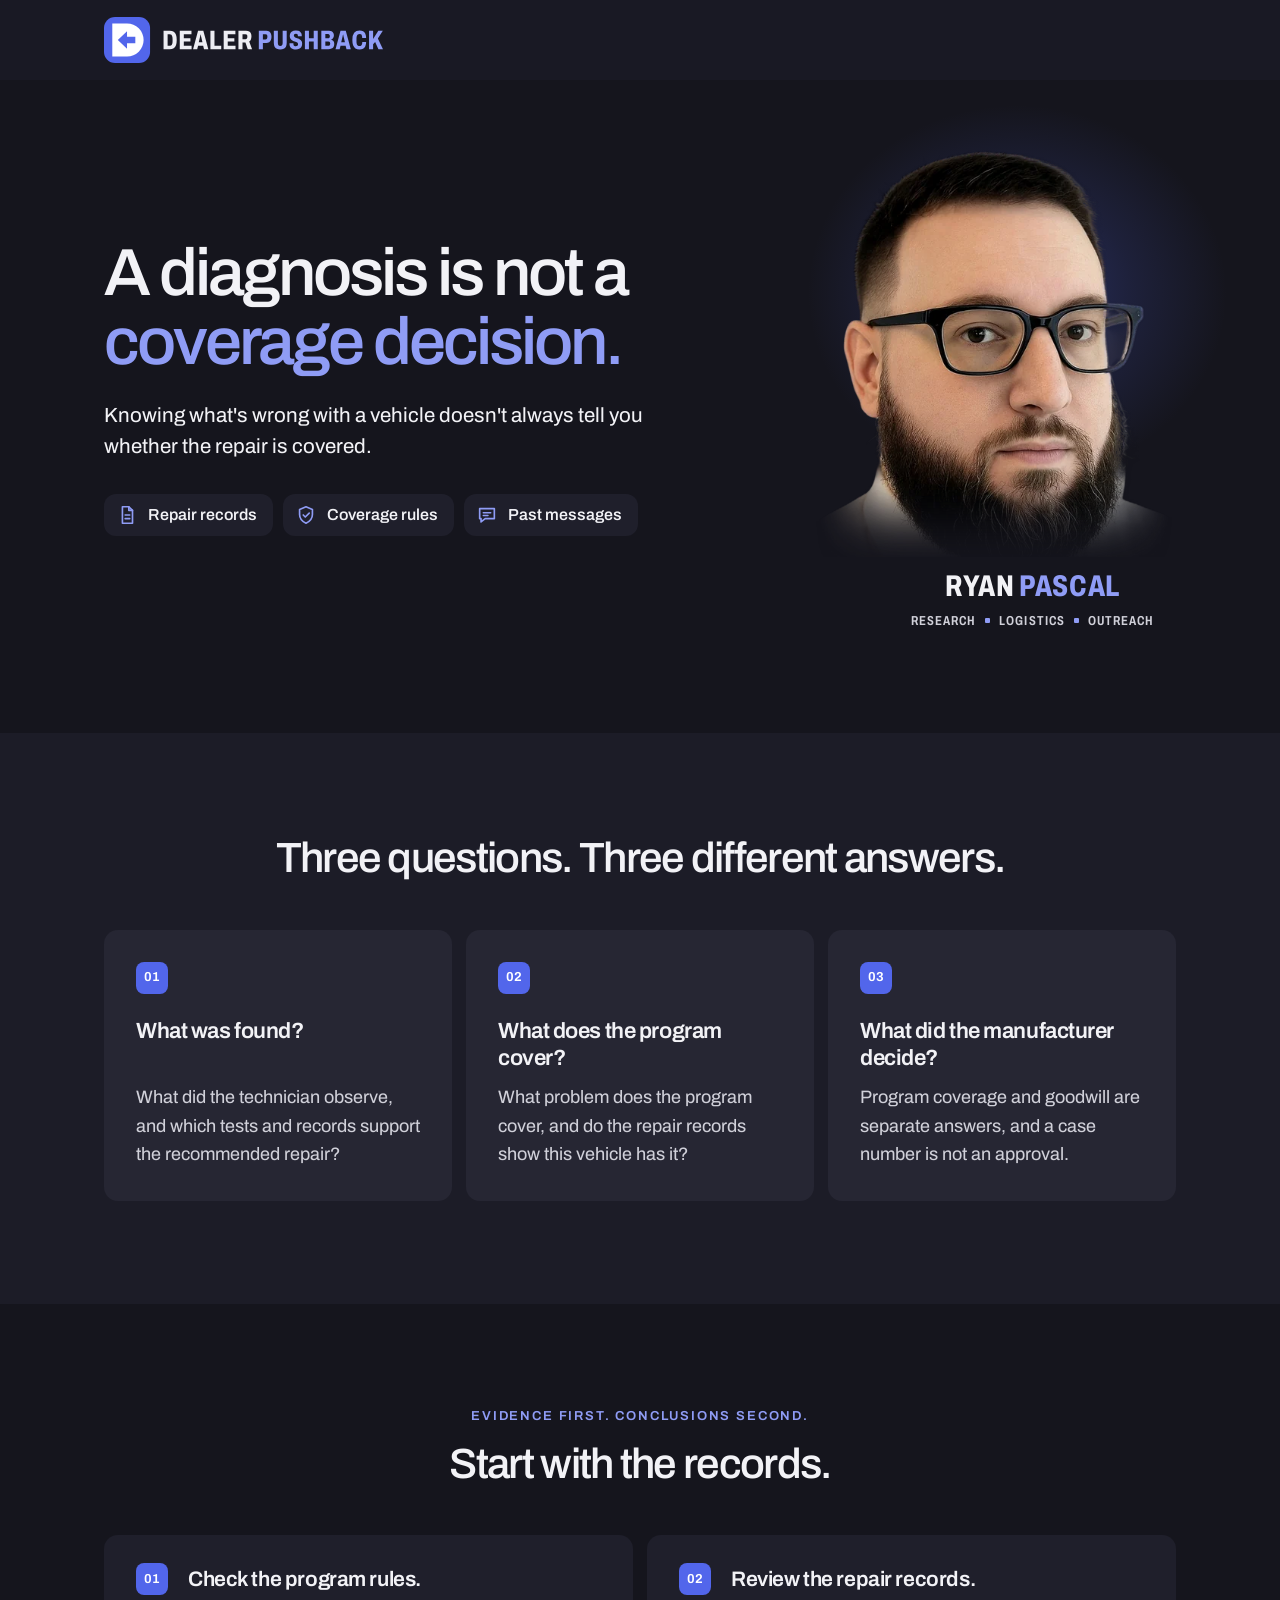
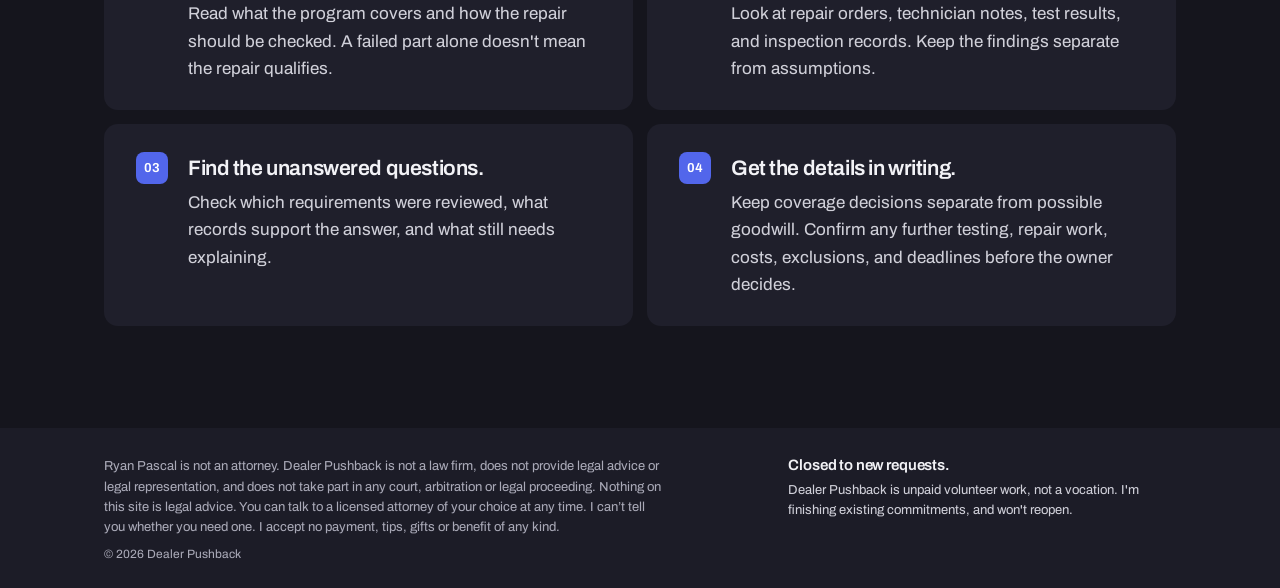
==== index.html @ 78c55a90 "Center name under the lip hair; lighter roles with PASCAL-blue squares Co-Authored-By: Claude Opus 5" ====
<!doctype html>
<html lang="en">
<head>
<meta charset="utf-8">
<meta name="viewport" content="width=device-width,initial-scale=1">
<meta name="color-scheme" content="dark">
<meta name="format-detection" content="telephone=no">
<title>Dealer Pushback | Diagnosis is not a coverage decision</title>
<meta name="description" content="A limited, unpaid research undertaking focused on documented repair findings, published coverage criteria, manufacturer review and owner decisions. No new requests accepted.">
<link rel="canonical" href="https://dealerpushback.com/">
<meta property="og:type" content="website">
<meta property="og:title" content="Dealer Pushback | Diagnosis is not a coverage decision">
<meta property="og:description" content="Understand the diagnosis. Check the published criteria. Ask what the documented decision actually says.">
<meta property="og:url" content="https://dealerpushback.com/">
<meta property="og:image" content="https://dealerpushback.com/assets/img/ryan-pascal.jpg">
<meta name="theme-color" content="#171721">
<link rel="icon" href="favicon.svg?v=3" type="image/svg+xml">
<link rel="apple-touch-icon" href="assets/img/brand/apple-touch-icon.png?v=3">
<link rel="preload" href="assets/fonts/archivo-latin-variable.woff2" as="font" type="font/woff2" crossorigin>
<link rel="stylesheet" href="assets/css/site.css?v=fc900aeac8">
</head>
<body>
<a class="skip-link" href="#main">Skip to content</a>
<header class="site-header">
  <div class="shell header-inner">
    <a class="wordmark" href="./"><img src="assets/img/brand/logo-primary.svg?v=3" width="281" height="46" alt="Dealer Pushback"></a>
  </div>
</header>
<main id="main">
  <section class="hero" aria-labelledby="main-title">
    <div class="shell hero-grid">
      <div class="hero-copy">
        <h1 id="main-title">A diagnosis is not a <em>coverage decision.</em></h1>
        <p class="hero-lede">Knowing what's wrong with a vehicle doesn't always tell you whether the repair is covered.</p>
        <div class="review">
          <ul class="review-list">
            <li><svg viewBox="0 0 24 24" aria-hidden="true"><path d="M7 3h7l4 4v14H7z"/><path d="M14 3v4h4"/><path d="M10 12h5M10 16h5"/></svg>Repair records</li>
            <li><svg viewBox="0 0 24 24" aria-hidden="true"><path d="M12 3l7 3v5.5c0 4.4-2.9 7.6-7 9.5-4.1-1.9-7-5.1-7-9.5V6z"/><path d="M9 12l2.2 2.2L15.5 10"/></svg>Coverage rules</li>
            <li><svg viewBox="0 0 24 24" aria-hidden="true"><path d="M4 5h16v11H10l-4.5 3.5V16H4z"/><path d="M8 9.5h8M8 12.5h5"/></svg>Past messages</li>
          </ul>
        </div>
      </div>
      <figure class="hero-person">
        <picture>
          <source type="image/webp" srcset="assets/img/ryan-pascal-480.webp?v=3 480w, assets/img/ryan-pascal.webp?v=3 960w" sizes="(max-width: 720px) 112px, 420px">
          <img src="assets/img/ryan-pascal-480.jpg?v=3" srcset="assets/img/ryan-pascal-480.jpg?v=3 480w, assets/img/ryan-pascal.jpg?v=3 960w" sizes="(max-width: 720px) 112px, 420px" width="480" height="600" alt="Ryan Pascal" decoding="async" fetchpriority="high">
        </picture>
        <figcaption><strong class="person-name">Ryan <span>Pascal</span></strong><span class="caption-role"><span>Research</span><span>Logistics</span><span>Outreach</span></span></figcaption>
      </figure>
    </div>
  </section>

  <section id="approach" class="questions section-block band" aria-labelledby="questions-title">
    <div class="shell">
      <div class="section-heading"><h2 id="questions-title">Three questions. Three different answers.</h2></div>
      <div class="question-grid">
        <div class="question"><span class="number" aria-hidden="true">01</span><h3>What was found?</h3><p>What did the technician observe, and which tests and records support the recommended repair?</p></div>
        <div class="question"><span class="number" aria-hidden="true">02</span><h3>What does the program cover?</h3><p>What problem does the program cover, and do the repair records show this vehicle has it?</p></div>
        <div class="question"><span class="number" aria-hidden="true">03</span><h3>What did the manufacturer decide?</h3><p>Program coverage and goodwill are separate answers, and a case number is not an approval.</p></div>
      </div>
    </div>
  </section>

  <section class="process section-block" aria-labelledby="process-title">
    <div class="shell">
      <div class="section-heading"><p class="eyebrow">Evidence first. Conclusions second.</p><h2 id="process-title">Start with the records.</h2></div>
      <ol class="process-list">
        <li><span class="number" aria-hidden="true">01</span><div><h3>Check the program rules.</h3><p>Read what the program covers and how the repair should be checked. A failed part alone doesn't mean the repair qualifies.</p></div></li>
        <li><span class="number" aria-hidden="true">02</span><div><h3>Review the repair records.</h3><p>Look at repair orders, technician notes, test results, and inspection records. Keep the findings separate from assumptions.</p></div></li>
        <li><span class="number" aria-hidden="true">03</span><div><h3>Find the unanswered questions.</h3><p>Check which requirements were reviewed, what records support the answer, and what still needs explaining.</p></div></li>
        <li><span class="number" aria-hidden="true">04</span><div><h3>Get the details in writing.</h3><p>Keep coverage decisions separate from possible goodwill. Confirm any further testing, repair work, costs, exclusions, and deadlines before the owner decides.</p></div></li>
      </ol>
    </div>
  </section>

</main>
<footer class="footer"><div class="shell footer-grid">
  <div class="footer-legal">
    <p>Ryan Pascal is not an attorney. Dealer Pushback is not a law firm, does not provide legal advice or legal representation, and does not take part in any court, arbitration or legal proceeding. Nothing on this site is legal advice. You can talk to a licensed attorney of your choice at any time. I can&rsquo;t tell you whether you need one. I accept no payment, tips, gifts or benefit of any kind.</p>
    <p class="copyright">&copy; 2026 Dealer Pushback</p>
  </div>
  <section class="footer-status" aria-labelledby="closed-title">
    <h2 id="closed-title">Closed to new requests.</h2>
    <p>Dealer Pushback is unpaid volunteer work, not a vocation. I'm finishing existing commitments, and won't reopen.</p>
  </section>
</div></footer>
</body>
</html>
---- assets/css/site.css ----
/* Dealer Pushback: dark, calm, one cobalt accent. Built from DESIGN.md. Static hosting only. */
@font-face { font-family: Archivo; src:url('../fonts/archivo-latin-variable.woff2') format('woff2'); font-style:normal; font-weight:100 900; font-stretch:62% 125%; font-display:swap; }
:root {
  color-scheme:dark;
  /* Surfaces: canvas and band alternate by section; cards sit one step above their section. */
  --canvas:#15151d; --band:#1c1c27;
  --card:#1f1f2b; --card-on-band:#262633;
  /* Text: all pass WCAG AA on every surface. */
  --text:#f2f2f6; --muted:#d0d0d9; --faint:#a9a9b7;
  /* One blue family, matching the logo: tile cobalt for fills, logo "PUSHBACK" tint for text. */
  --cobalt:#5266eb; --cobalt-text:#8f9cf5; --cobalt-deep:#222a66;
  --radius-sm:4px; --radius-badge:8px; --radius-card:14px; --radius-pill:999px;
  --max:1200px; --gutter:clamp(24px,5vw,64px);
  --section:clamp(72px,8vw,112px); --card-pad:32px; --gap:14px;
  --header:80px;
  --measure:62ch;
}
*,*::before,*::after {box-sizing:border-box}
html{scroll-behavior:smooth;scroll-padding-top:var(--header);-webkit-text-size-adjust:100%;background:var(--canvas)}
body{margin:0;background:var(--canvas);color:var(--text);font:430 18px/1.6 'Archivo','Helvetica Neue',Arial,sans-serif;-webkit-font-smoothing:antialiased}
a{color:var(--cobalt-text);text-decoration-thickness:1px;text-underline-offset:4px}
img,svg{display:block;max-width:100%}
:focus-visible{outline:2px solid var(--cobalt-text);outline-offset:4px;border-radius:var(--radius-sm)}
.shell{max-width:var(--max);margin:0 auto;padding:0 var(--gutter)}
.skip-link{position:absolute;left:-100vw;top:0;z-index:20;background:var(--cobalt);color:#fff;padding:12px 18px;border-radius:var(--radius-pill)}
.skip-link:focus{left:12px;top:12px}

/* Header: sticky frosted bar in the band shade. Logo only. No links besides home. */
.site-header{position:sticky;top:0;z-index:10;background:rgba(28,28,39,.82);-webkit-backdrop-filter:saturate(140%) blur(14px);backdrop-filter:saturate(140%) blur(14px)}
.header-inner{height:var(--header);display:flex;align-items:center;justify-content:space-between;gap:20px}
.wordmark{display:block;line-height:0;flex:0 0 auto}
.wordmark img{height:46px;width:auto}

/* Sections alternate canvas and band so each one reads as its own block. */
.section-block{padding:var(--section) 0}
.band{background:var(--band)}

/* Hero */
.hero{overflow:hidden}
.hero-grid{display:grid;grid-template-columns:minmax(0,1.3fr) minmax(280px,.75fr);gap:clamp(36px,6vw,96px);align-items:center;padding-top:clamp(40px,5vw,72px);padding-bottom:var(--section)}
h1{font-size:clamp(50px,5.2vw,76px);line-height:1.03;letter-spacing:-.045em;font-weight:540;max-width:720px;margin:0 0 24px;text-wrap:balance}
h1 em{font-style:normal;color:var(--cobalt-text)}
.hero-lede{max-width:30em;font-size:clamp(20px,1.6vw,23px);line-height:1.5;color:var(--text);margin:0 0 32px;text-wrap:pretty}
/* What I review: three chips between a short label and the outcome line. */
.review{max-width:560px}
.review-list{display:flex;flex-wrap:wrap;gap:10px;margin:0;padding:0;list-style:none}
.review-list li{display:inline-flex;align-items:center;gap:10px;padding:10px 16px 10px 12px;border-radius:12px;background:var(--card);color:var(--text);font-size:16px;font-weight:560;line-height:1.2}
.review-list svg{width:22px;height:22px;flex:0 0 22px;fill:none;stroke:var(--cobalt-text);stroke-width:1.8;stroke-linecap:round;stroke-linejoin:round}

/* Portrait: transparent cutout that fades into the canvas, lit by a soft cobalt glow. No frame. */
.hero-person{position:relative;isolation:isolate;margin:0;min-width:0;max-width:420px;justify-self:end;width:100%}
.hero-person::before{content:"";position:absolute;z-index:-1;left:-14%;right:-14%;top:-8%;height:92%;background:radial-gradient(closest-side at 55% 42%,rgba(82,102,235,.36),rgba(82,102,235,.14) 55%,rgba(82,102,235,0) 100%);pointer-events:none}
.hero-person picture{display:block;width:100%}
.hero-person img{width:100%;height:auto;aspect-ratio:480/545;object-fit:cover;object-position:50% 0}
/* Caption centered under the hair below the lower lip, ~10.6% right of the frame center (head turned slightly). */
.hero-person figcaption{position:relative;left:10.6%;margin-top:14px;padding:0 4px;line-height:1.4;text-align:center}
/* Name: the logo's condensed caps, surname in cobalt like "PUSHBACK". Roles split by small cobalt squares (the logo tile). */
.person-name{display:block;font-size:30px;line-height:1;font-weight:760;font-stretch:75%;letter-spacing:.02em;text-transform:uppercase}
.person-name span{color:var(--cobalt-text)}
.hero-person figcaption .caption-role{display:block;margin-top:11px;color:var(--muted);text-transform:uppercase;font-size:13px;font-weight:650;font-stretch:75%;letter-spacing:.08em}
.caption-role span+span::before{content:"";display:inline-block;width:5px;height:5px;margin:0 .7em .18em;border-radius:1px;background:var(--cobalt-text);vertical-align:middle}

/* Section headings: centered over their grids. */
.section-heading{max-width:780px;margin:0 auto 48px;text-align:center}
.eyebrow{margin:0 0 14px;color:var(--cobalt-text);font-size:13px;font-weight:620;letter-spacing:.14em;text-transform:uppercase}
h2{font-weight:540;letter-spacing:-.04em;line-height:1.1;font-size:clamp(32px,3.3vw,46px);margin:0;text-wrap:balance}
h3{font-size:22px;font-weight:620;letter-spacing:-.02em;line-height:1.25;margin:0 0 10px}
/* Step number: a small cobalt tile, echoing the logo mark. */
.number{display:inline-flex;align-items:center;justify-content:center;width:32px;height:32px;border-radius:var(--radius-badge);background:var(--cobalt);color:#fff;font-size:13px;font-weight:650;font-variant-numeric:tabular-nums;letter-spacing:0}

/* Three questions (on the band) */
.question-grid{display:grid;grid-template-columns:repeat(3,minmax(0,1fr));column-gap:var(--gap);row-gap:0}
.question{background:var(--card-on-band);border-radius:var(--radius-card);padding:var(--card-pad);display:grid;grid-row:span 3;grid-template-rows:subgrid;row-gap:0;align-content:start}
.question .number{margin-bottom:24px}
.question p{font-size:18px;line-height:1.6;color:var(--muted);margin:0}

/* Process (on the canvas): 2 x 2 grid of steps. */
.process-list{padding:0;margin:0;list-style:none;display:grid;grid-template-columns:repeat(2,minmax(0,1fr));gap:var(--gap)}
.process-list li{display:grid;grid-template-columns:32px minmax(0,1fr);gap:20px;background:var(--card);border-radius:var(--radius-card);padding:28px var(--card-pad)}
.process-list h3{font-size:21px;margin:3px 0 8px}
.process-list p{margin:0;font-size:17px;line-height:1.6;color:var(--muted)}

/* Footer: compact band. Legal text left, closure notice right. */
.footer{background:var(--band);padding:28px 0 24px}
.footer-grid{display:grid;grid-template-columns:minmax(0,1.6fr) minmax(0,1fr);gap:clamp(28px,5vw,72px);align-items:start}
.footer-legal{display:flex;flex-direction:column;gap:8px}
.footer p{margin:0;color:var(--faint);font-size:13px;line-height:1.55;max-width:80ch}
.footer .copyright{font-size:12px}
.footer-status h2{font-size:15px;font-weight:620;letter-spacing:-.01em;line-height:1.3;margin:0 0 4px;color:var(--text);text-wrap:wrap}
.footer-status p{color:var(--muted)}

@media(max-width:1000px){
 .hero-grid{grid-template-columns:minmax(0,1.2fr) minmax(220px,.8fr);gap:36px}
 h1{font-size:clamp(46px,6vw,62px)}
 .question-grid{grid-template-columns:1fr;row-gap:var(--gap)}
 .question{grid-row:auto;grid-template-rows:none;grid-template-columns:32px minmax(0,1fr) minmax(0,1.5fr);column-gap:24px;align-items:start;padding:26px}
 .question .number{margin:0}
 .question h3{margin:3px 0 0}
 .hero-person figcaption .caption-role{font-size:12px}
 .review-list{display:grid;grid-template-columns:repeat(3,minmax(0,1fr));gap:8px}
 .review-list li{flex-direction:column;justify-content:center;gap:8px;padding:14px 6px 12px;font-size:14px;text-align:center}
}
@media(max-width:720px){
 :root{--gutter:20px;--card-pad:22px;--section:56px;--gap:12px;--header:64px}
 body{font-size:17px}
 .wordmark img{height:34px}
 .hero-grid{display:block;padding-top:32px;padding-bottom:var(--section)}
 h1{font-size:clamp(40px,11vw,60px);line-height:1.05;margin-bottom:18px}
 .hero-lede{font-size:19px;margin-bottom:26px}
 .hero-person{display:flex;gap:16px;align-items:center;max-width:none;margin-top:36px}
 .hero-person::before{left:-18px;right:auto;top:-14px;width:148px;height:150px;background:radial-gradient(closest-side at 52% 42%,rgba(82,102,235,.38),rgba(82,102,235,.12) 60%,rgba(82,102,235,0) 100%)}
 .hero-person picture{width:112px;flex:0 0 112px}
 .hero-person img{width:112px;height:140px}
 .hero-person figcaption{flex:1;min-width:0;left:0;margin:0;padding:0;text-align:left}
 .person-name{font-size:24px}
 .hero-person figcaption .caption-role{font-size:13px;letter-spacing:.08em;line-height:1.6}
 .caption-role span{display:block}
 .caption-role span+span::before{content:none}
 .section-heading{margin-bottom:28px}
 h2{font-size:clamp(30px,8vw,38px)}
 h3{font-size:20px}
 .question{display:block}
 .question .number{margin-bottom:16px}
 .question h3{margin:0 0 8px}
 .question p{font-size:17px}
 .process-list{grid-template-columns:1fr}
 .process-list li{grid-template-columns:32px 1fr;gap:16px;padding:22px}
 .process-list h3{font-size:20px}
 .footer{padding:24px 0 20px}
 .footer-grid{grid-template-columns:1fr;gap:16px}
 .footer-status{order:-1}
 .footer p{font-size:12.5px}
}
@media(max-width:360px){:root{--gutter:16px}.wordmark img{height:30px}}
@media(prefers-reduced-motion:reduce){html{scroll-behavior:auto}}
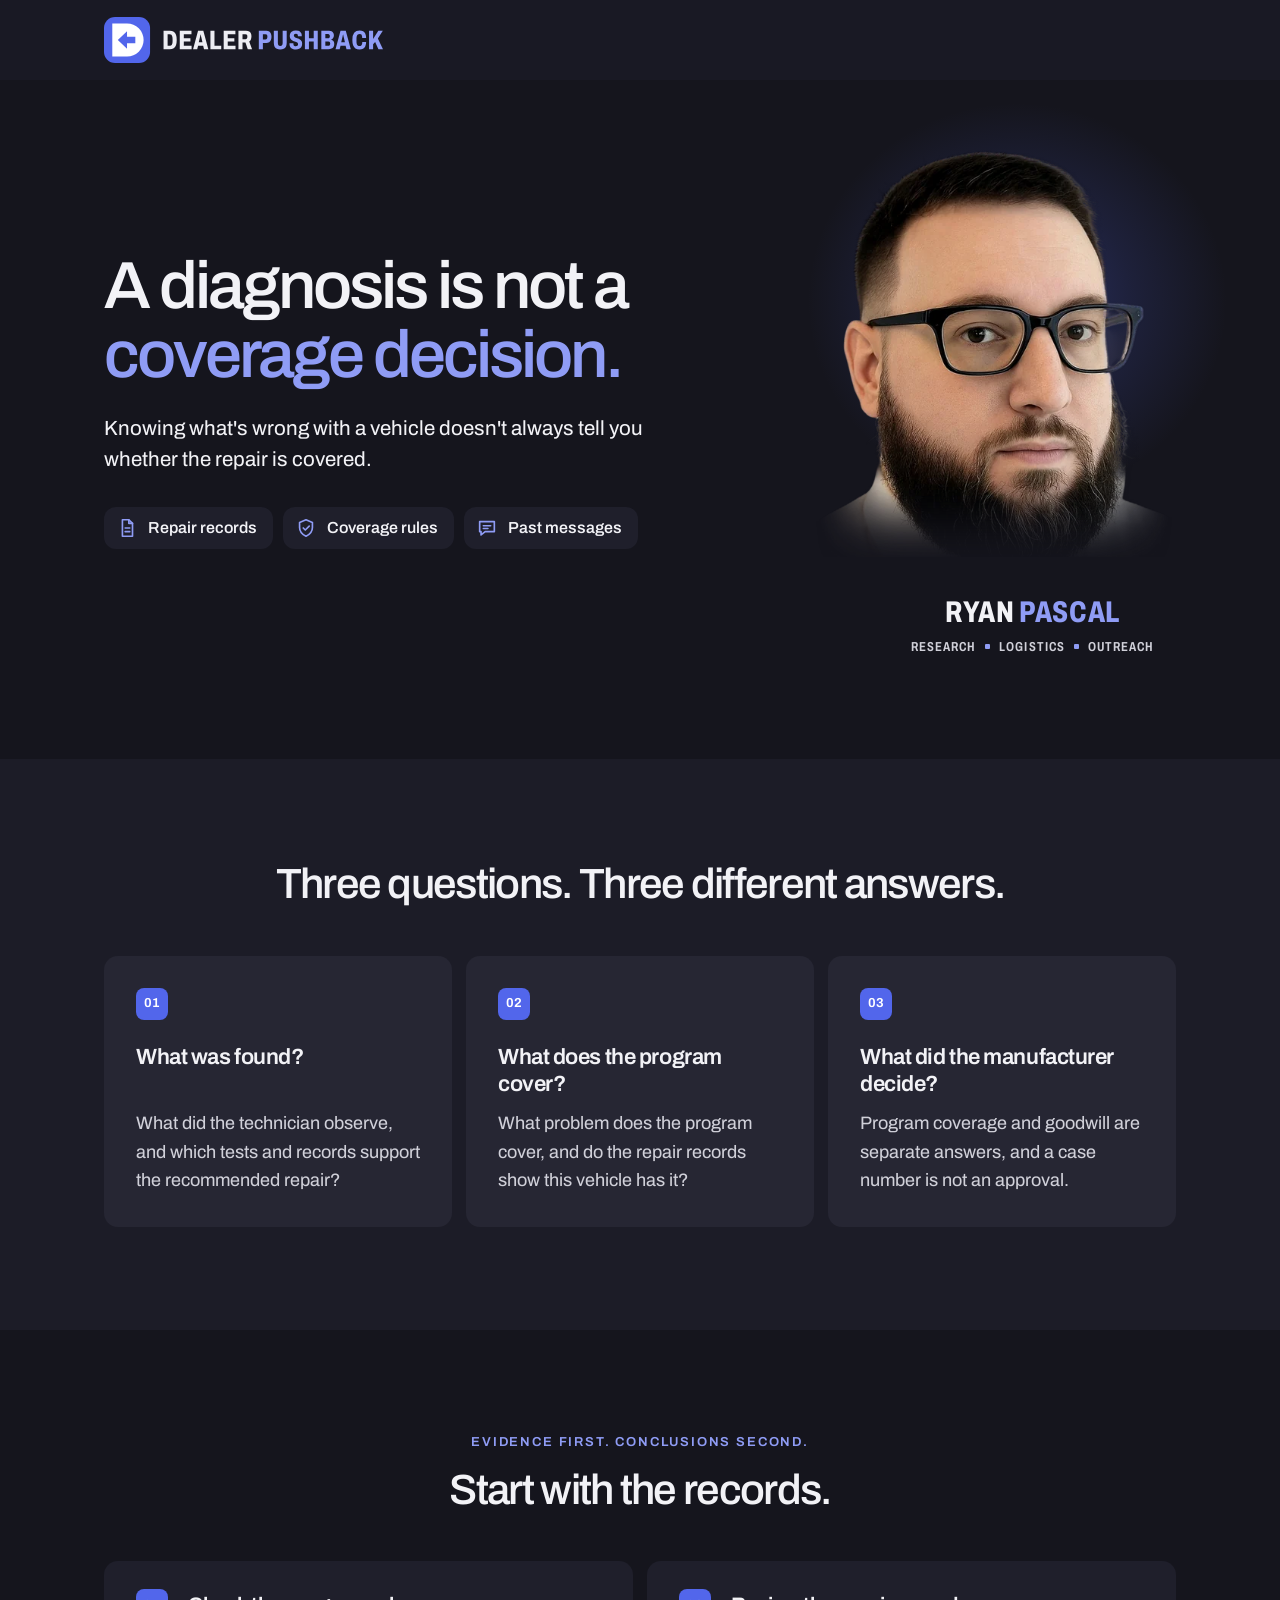
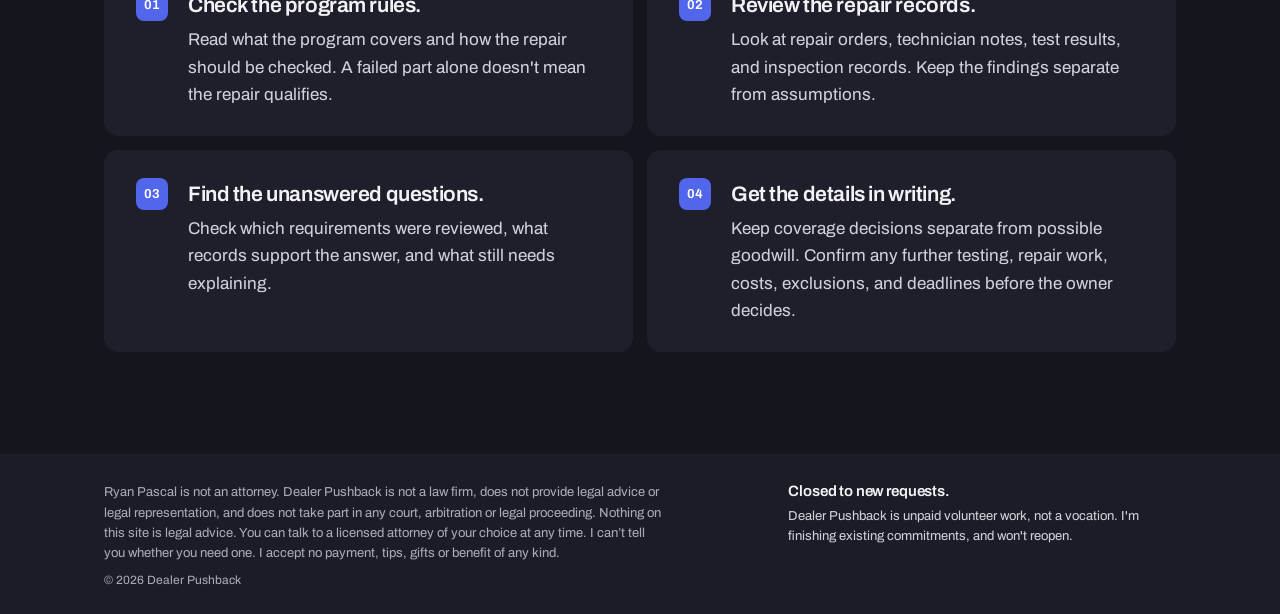
==== commit efc3b092: "Move name caption further below the photo (14px -> 40px) Co-Authored-By: Claude Opus 5.5 <noreply@an" ====
--- a/index.html
+++ b/index.html
@@ -17,7 +17,7 @@
 <link rel="icon" href="favicon.svg?v=3" type="image/svg+xml">
 <link rel="apple-touch-icon" href="assets/img/brand/apple-touch-icon.png?v=3">
 <link rel="preload" href="assets/fonts/archivo-latin-variable.woff2" as="font" type="font/woff2" crossorigin>
-<link rel="stylesheet" href="assets/css/site.css?v=fc900aeac8">
+<link rel="stylesheet" href="assets/css/site.css?v=9abca9bbd5">
 </head>
 <body>
 <a class="skip-link" href="#main">Skip to content</a>
--- a/assets/css/site.css
+++ b/assets/css/site.css
@@ -53,7 +53,7 @@
 .hero-person picture{display:block;width:100%}
 .hero-person img{width:100%;height:auto;aspect-ratio:480/545;object-fit:cover;object-position:50% 0}
 /* Caption centered under the hair below the lower lip, ~10.6% right of the frame center (head turned slightly). */
-.hero-person figcaption{position:relative;left:10.6%;margin-top:14px;padding:0 4px;line-height:1.4;text-align:center}
+.hero-person figcaption{position:relative;left:10.6%;margin-top:40px;padding:0 4px;line-height:1.4;text-align:center}
 /* Name: the logo's condensed caps, surname in cobalt like "PUSHBACK". Roles split by small cobalt squares (the logo tile). */
 .person-name{display:block;font-size:30px;line-height:1;font-weight:760;font-stretch:75%;letter-spacing:.02em;text-transform:uppercase}
 .person-name span{color:var(--cobalt-text)}
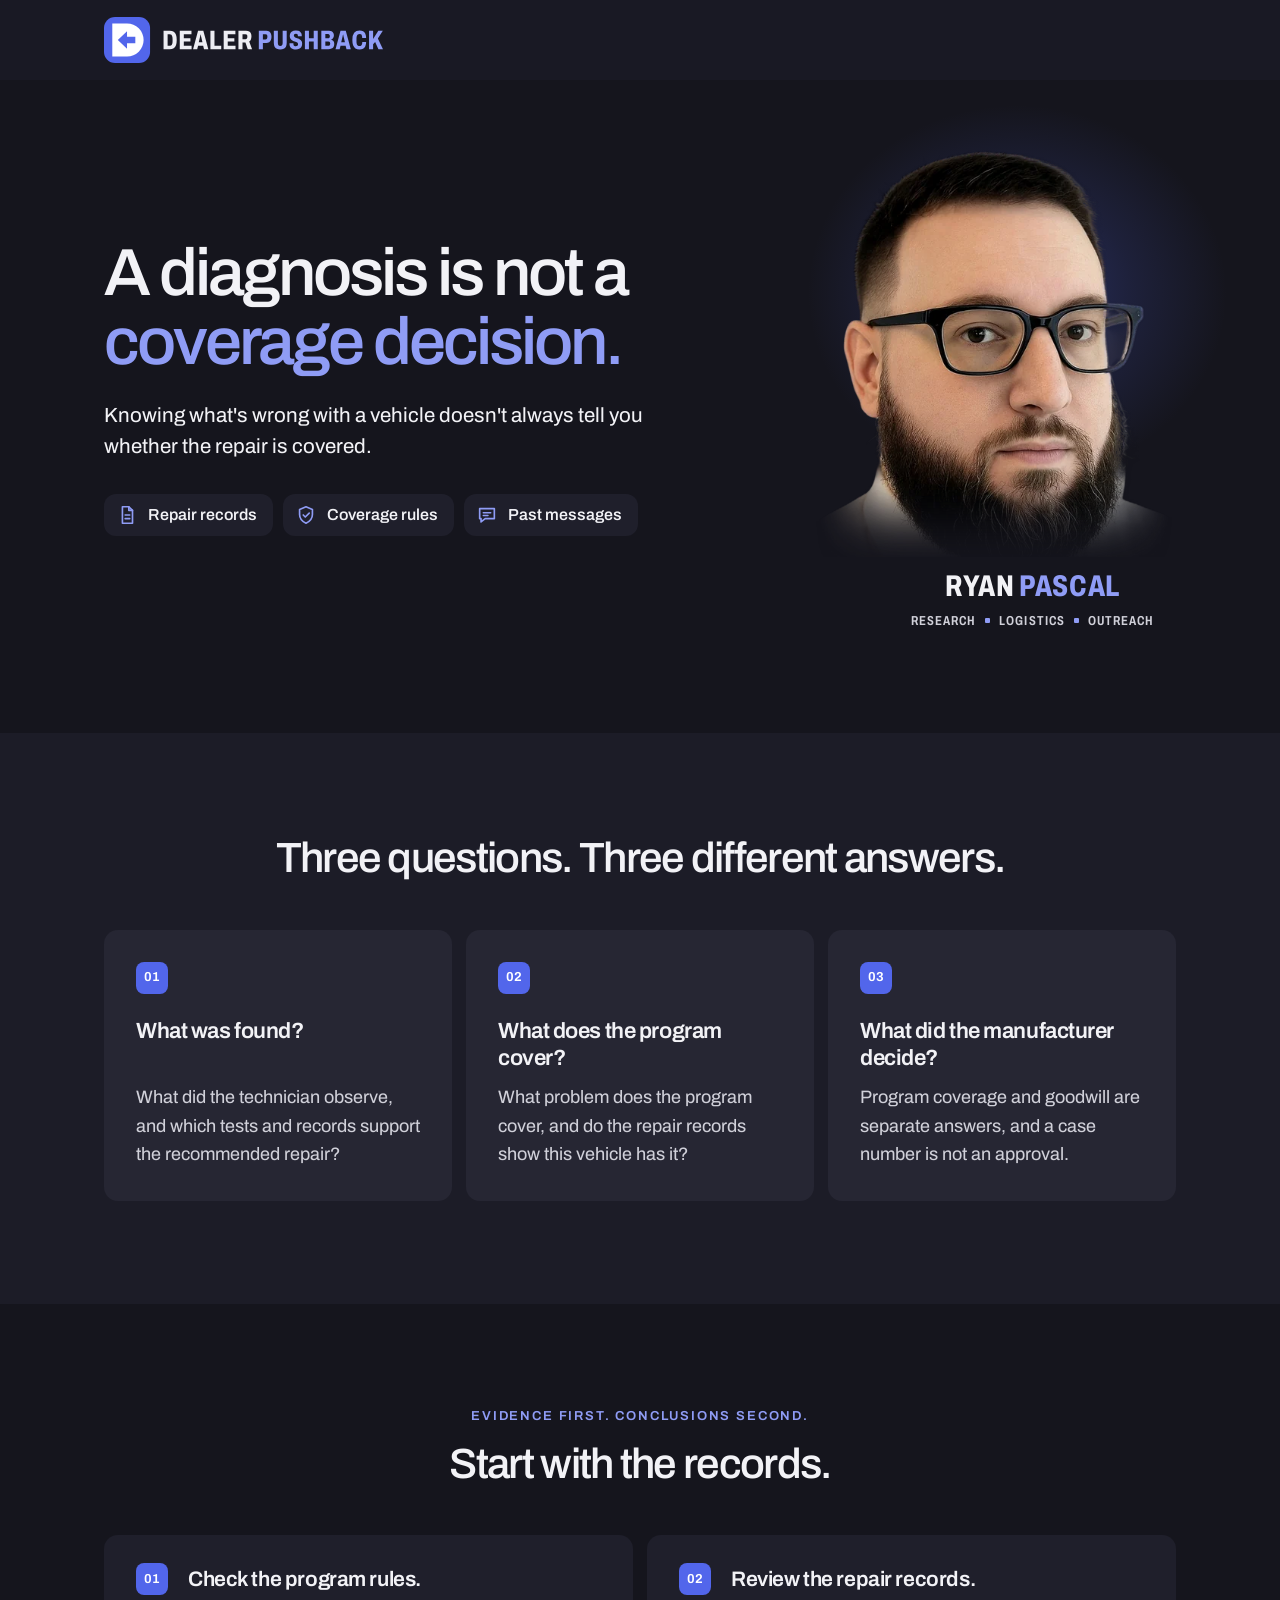
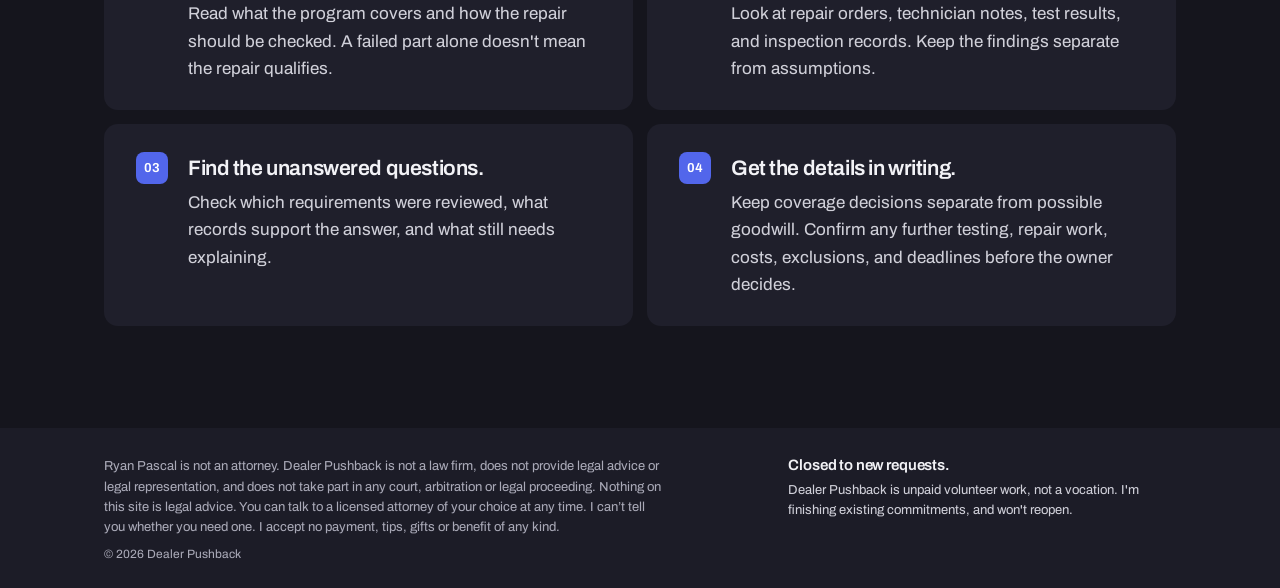
==== commit 92261301: "Restore name caption to 14px below the photo Co-Authored-By: Claude Opus 5.5 <noreply@anthropic.com>" ====
--- a/index.html
+++ b/index.html
@@ -17,7 +17,7 @@
 <link rel="icon" href="favicon.svg?v=3" type="image/svg+xml">
 <link rel="apple-touch-icon" href="assets/img/brand/apple-touch-icon.png?v=3">
 <link rel="preload" href="assets/fonts/archivo-latin-variable.woff2" as="font" type="font/woff2" crossorigin>
-<link rel="stylesheet" href="assets/css/site.css?v=9abca9bbd5">
+<link rel="stylesheet" href="assets/css/site.css?v=fc900aeac8">
 </head>
 <body>
 <a class="skip-link" href="#main">Skip to content</a>
--- a/assets/css/site.css
+++ b/assets/css/site.css
@@ -53,7 +53,7 @@
 .hero-person picture{display:block;width:100%}
 .hero-person img{width:100%;height:auto;aspect-ratio:480/545;object-fit:cover;object-position:50% 0}
 /* Caption centered under the hair below the lower lip, ~10.6% right of the frame center (head turned slightly). */
-.hero-person figcaption{position:relative;left:10.6%;margin-top:40px;padding:0 4px;line-height:1.4;text-align:center}
+.hero-person figcaption{position:relative;left:10.6%;margin-top:14px;padding:0 4px;line-height:1.4;text-align:center}
 /* Name: the logo's condensed caps, surname in cobalt like "PUSHBACK". Roles split by small cobalt squares (the logo tile). */
 .person-name{display:block;font-size:30px;line-height:1;font-weight:760;font-stretch:75%;letter-spacing:.02em;text-transform:uppercase}
 .person-name span{color:var(--cobalt-text)}
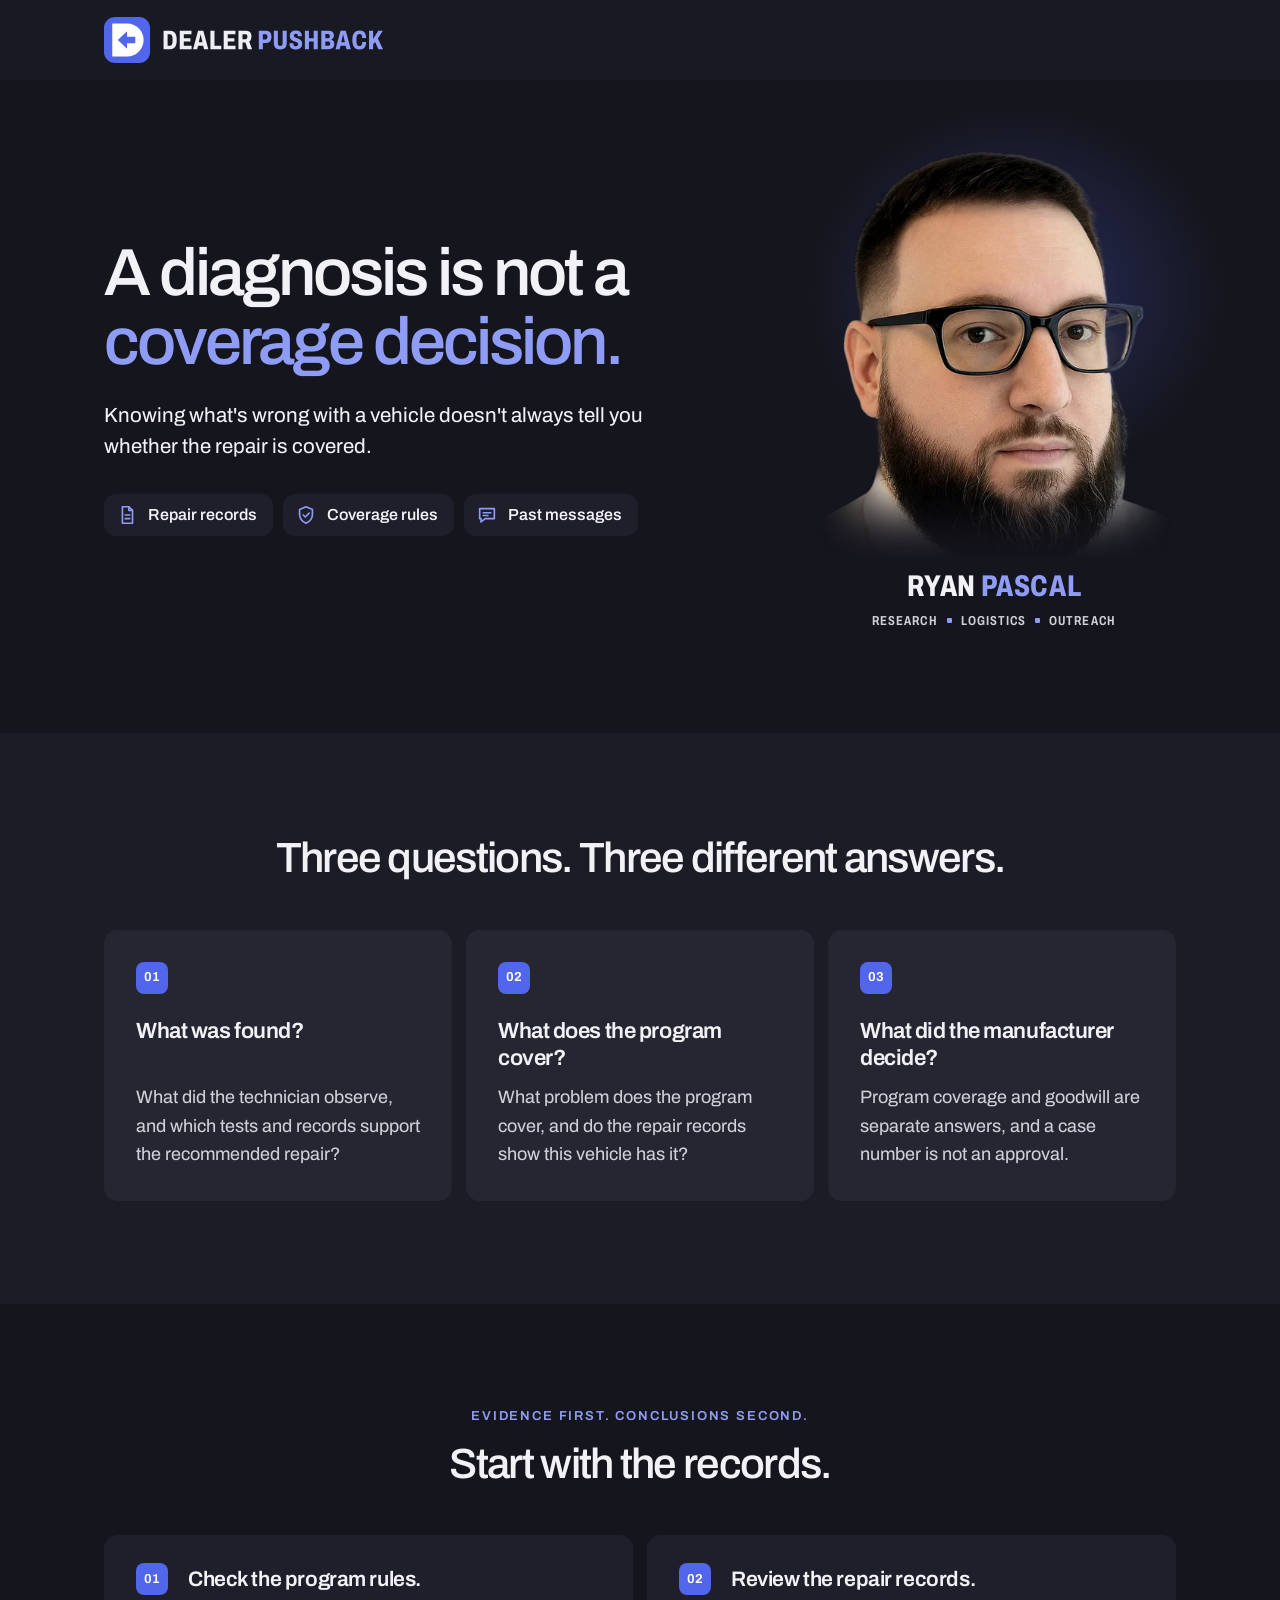
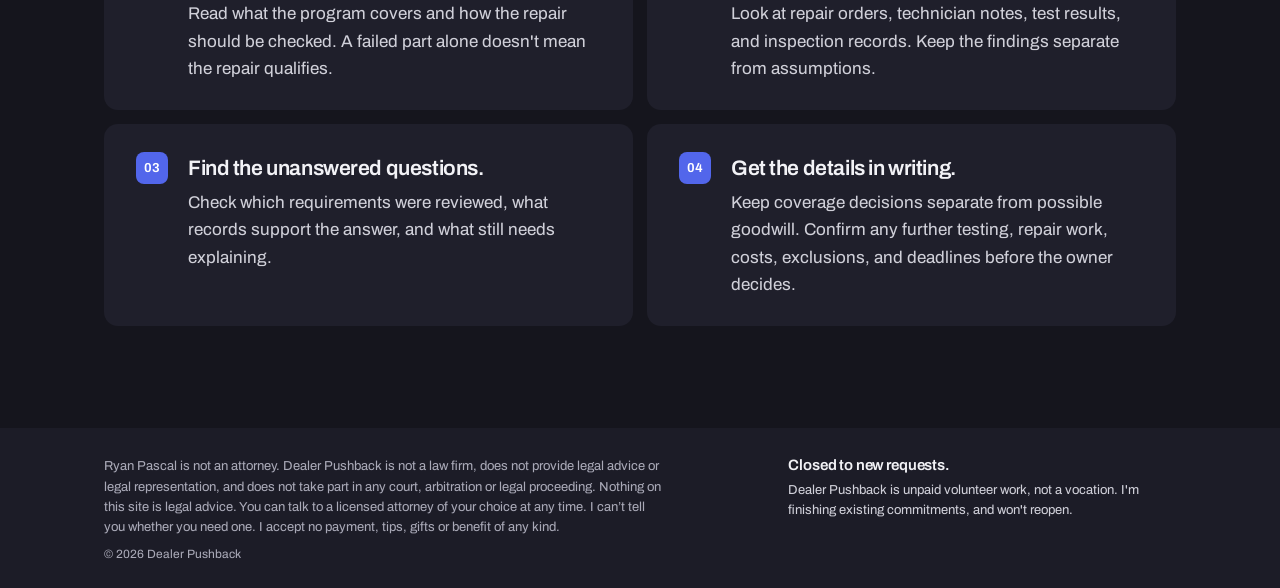
==== commit 27af4827: "Center name under the photo frame again (remove chin offset) Keeps the lighter role text and PASCAL-" ====
--- a/index.html
+++ b/index.html
@@ -17,7 +17,7 @@
 <link rel="icon" href="favicon.svg?v=3" type="image/svg+xml">
 <link rel="apple-touch-icon" href="assets/img/brand/apple-touch-icon.png?v=3">
 <link rel="preload" href="assets/fonts/archivo-latin-variable.woff2" as="font" type="font/woff2" crossorigin>
-<link rel="stylesheet" href="assets/css/site.css?v=fc900aeac8">
+<link rel="stylesheet" href="assets/css/site.css?v=1301f7cbbf">
 </head>
 <body>
 <a class="skip-link" href="#main">Skip to content</a>
--- a/assets/css/site.css
+++ b/assets/css/site.css
@@ -52,8 +52,7 @@
 .hero-person::before{content:"";position:absolute;z-index:-1;left:-14%;right:-14%;top:-8%;height:92%;background:radial-gradient(closest-side at 55% 42%,rgba(82,102,235,.36),rgba(82,102,235,.14) 55%,rgba(82,102,235,0) 100%);pointer-events:none}
 .hero-person picture{display:block;width:100%}
 .hero-person img{width:100%;height:auto;aspect-ratio:480/545;object-fit:cover;object-position:50% 0}
-/* Caption centered under the hair below the lower lip, ~10.6% right of the frame center (head turned slightly). */
-.hero-person figcaption{position:relative;left:10.6%;margin-top:14px;padding:0 4px;line-height:1.4;text-align:center}
+.hero-person figcaption{position:relative;margin-top:14px;padding:0 4px;line-height:1.4;text-align:center}
 /* Name: the logo's condensed caps, surname in cobalt like "PUSHBACK". Roles split by small cobalt squares (the logo tile). */
 .person-name{display:block;font-size:30px;line-height:1;font-weight:760;font-stretch:75%;letter-spacing:.02em;text-transform:uppercase}
 .person-name span{color:var(--cobalt-text)}
@@ -111,7 +110,7 @@
  .hero-person::before{left:-18px;right:auto;top:-14px;width:148px;height:150px;background:radial-gradient(closest-side at 52% 42%,rgba(82,102,235,.38),rgba(82,102,235,.12) 60%,rgba(82,102,235,0) 100%)}
  .hero-person picture{width:112px;flex:0 0 112px}
  .hero-person img{width:112px;height:140px}
- .hero-person figcaption{flex:1;min-width:0;left:0;margin:0;padding:0;text-align:left}
+ .hero-person figcaption{flex:1;min-width:0;margin:0;padding:0;text-align:left}
  .person-name{font-size:24px}
  .hero-person figcaption .caption-role{font-size:13px;letter-spacing:.08em;line-height:1.6}
  .caption-role span{display:block}
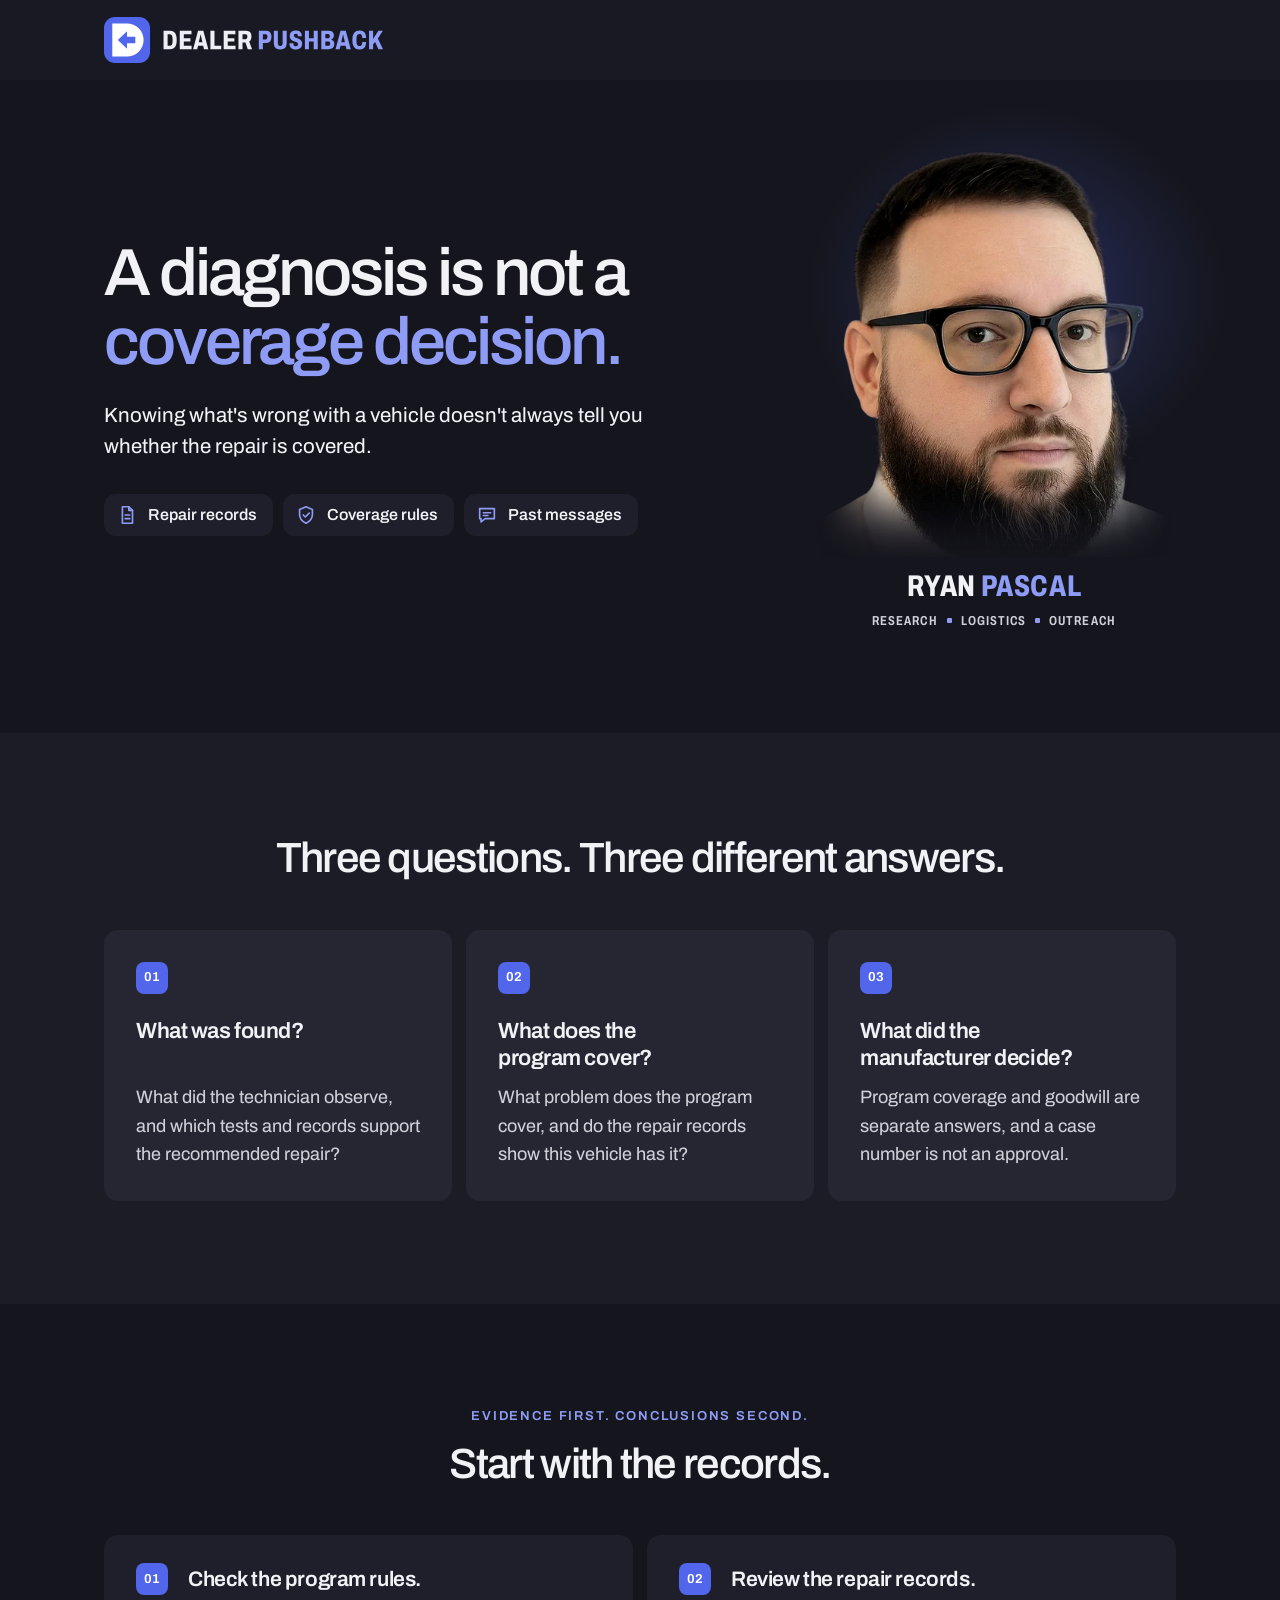
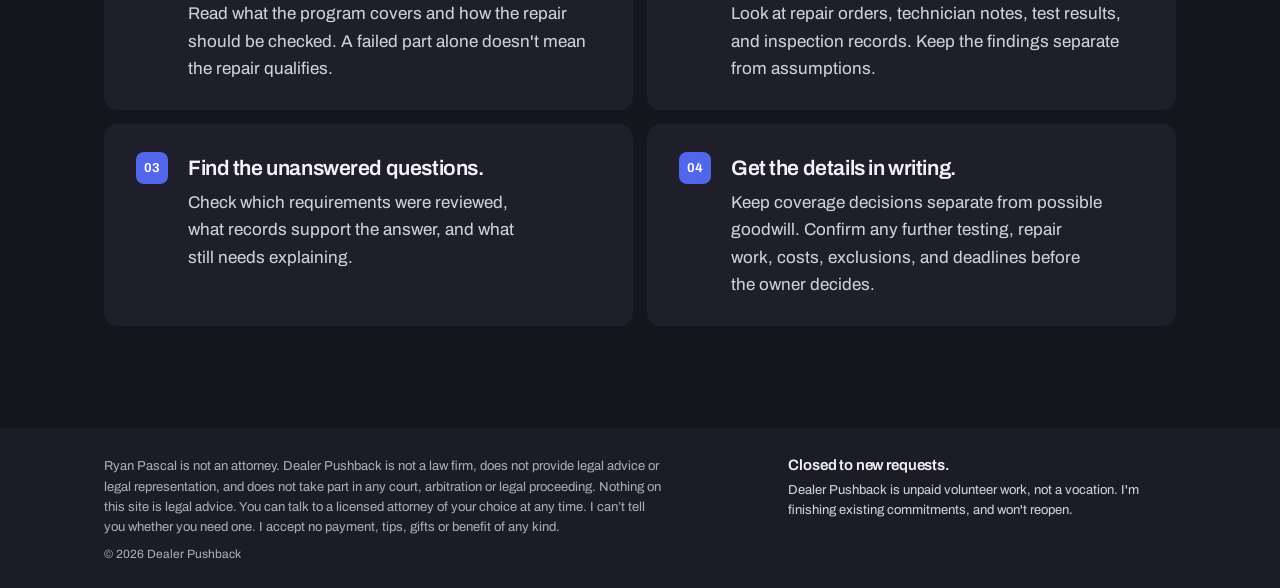
==== commit 2afa4636: "Audit fixes: balanced card headings, no stragglers, 404 spacing impeccable detector (in-browser bund" ====
--- a/index.html
+++ b/index.html
@@ -13,11 +13,11 @@
 <meta property="og:description" content="Understand the diagnosis. Check the published criteria. Ask what the documented decision actually says.">
 <meta property="og:url" content="https://dealerpushback.com/">
 <meta property="og:image" content="https://dealerpushback.com/assets/img/ryan-pascal.jpg">
-<meta name="theme-color" content="#171721">
+<meta name="theme-color" content="#1c1c27">
 <link rel="icon" href="favicon.svg?v=3" type="image/svg+xml">
 <link rel="apple-touch-icon" href="assets/img/brand/apple-touch-icon.png?v=3">
 <link rel="preload" href="assets/fonts/archivo-latin-variable.woff2" as="font" type="font/woff2" crossorigin>
-<link rel="stylesheet" href="assets/css/site.css?v=1301f7cbbf">
+<link rel="stylesheet" href="assets/css/site.css?v=d910a27e0d">
 </head>
 <body>
 <a class="skip-link" href="#main">Skip to content</a>
@@ -43,7 +43,7 @@
       <figure class="hero-person">
         <picture>
           <source type="image/webp" srcset="assets/img/ryan-pascal-480.webp?v=3 480w, assets/img/ryan-pascal.webp?v=3 960w" sizes="(max-width: 720px) 112px, 420px">
-          <img src="assets/img/ryan-pascal-480.jpg?v=3" srcset="assets/img/ryan-pascal-480.jpg?v=3 480w, assets/img/ryan-pascal.jpg?v=3 960w" sizes="(max-width: 720px) 112px, 420px" width="480" height="600" alt="Ryan Pascal" decoding="async" fetchpriority="high">
+          <img src="assets/img/ryan-pascal-480.jpg?v=3" srcset="assets/img/ryan-pascal-480.jpg?v=3 480w, assets/img/ryan-pascal.jpg?v=3 960w" sizes="(max-width: 720px) 112px, 420px" width="480" height="600" alt="Headshot of Ryan Pascal" decoding="async" fetchpriority="high">
         </picture>
         <figcaption><strong class="person-name">Ryan <span>Pascal</span></strong><span class="caption-role"><span>Research</span><span>Logistics</span><span>Outreach</span></span></figcaption>
       </figure>
@@ -54,9 +54,9 @@
     <div class="shell">
       <div class="section-heading"><h2 id="questions-title">Three questions. Three different answers.</h2></div>
       <div class="question-grid">
-        <div class="question"><span class="number" aria-hidden="true">01</span><h3>What was found?</h3><p>What did the technician observe, and which tests and records support the recommended repair?</p></div>
-        <div class="question"><span class="number" aria-hidden="true">02</span><h3>What does the program cover?</h3><p>What problem does the program cover, and do the repair records show this vehicle has it?</p></div>
-        <div class="question"><span class="number" aria-hidden="true">03</span><h3>What did the manufacturer decide?</h3><p>Program coverage and goodwill are separate answers, and a case number is not an approval.</p></div>
+        <div class="question"><span class="number" aria-hidden="true">01</span><h3>What was found?</h3><p>What did the technician observe, and which tests and records support the recommended&nbsp;repair?</p></div>
+        <div class="question"><span class="number" aria-hidden="true">02</span><h3>What does the program cover?</h3><p>What problem does the program cover, and do the repair records show this vehicle has&nbsp;it?</p></div>
+        <div class="question"><span class="number" aria-hidden="true">03</span><h3>What did the manufacturer decide?</h3><p>Program coverage and goodwill are separate answers, and a case number is not an&nbsp;approval.</p></div>
       </div>
     </div>
   </section>
@@ -65,10 +65,10 @@
     <div class="shell">
       <div class="section-heading"><p class="eyebrow">Evidence first. Conclusions second.</p><h2 id="process-title">Start with the records.</h2></div>
       <ol class="process-list">
-        <li><span class="number" aria-hidden="true">01</span><div><h3>Check the program rules.</h3><p>Read what the program covers and how the repair should be checked. A failed part alone doesn't mean the repair qualifies.</p></div></li>
-        <li><span class="number" aria-hidden="true">02</span><div><h3>Review the repair records.</h3><p>Look at repair orders, technician notes, test results, and inspection records. Keep the findings separate from assumptions.</p></div></li>
-        <li><span class="number" aria-hidden="true">03</span><div><h3>Find the unanswered questions.</h3><p>Check which requirements were reviewed, what records support the answer, and what still needs explaining.</p></div></li>
-        <li><span class="number" aria-hidden="true">04</span><div><h3>Get the details in writing.</h3><p>Keep coverage decisions separate from possible goodwill. Confirm any further testing, repair work, costs, exclusions, and deadlines before the owner decides.</p></div></li>
+        <li><span class="number" aria-hidden="true">01</span><div><h3>Check the program rules.</h3><p>Read what the program covers and how the repair should be checked. A failed part alone doesn't mean the repair&nbsp;qualifies.</p></div></li>
+        <li><span class="number" aria-hidden="true">02</span><div><h3>Review the repair records.</h3><p>Look at repair orders, technician notes, test results, and inspection records. Keep the findings separate from&nbsp;assumptions.</p></div></li>
+        <li><span class="number" aria-hidden="true">03</span><div><h3>Find the unanswered questions.</h3><p>Check which requirements were reviewed, what records support the answer, and what still needs&nbsp;explaining.</p></div></li>
+        <li><span class="number" aria-hidden="true">04</span><div><h3>Get the details in writing.</h3><p>Keep coverage decisions separate from possible goodwill. Confirm any further testing, repair work, costs, exclusions, and deadlines before the owner&nbsp;decides.</p></div></li>
       </ol>
     </div>
   </section>
--- a/assets/css/site.css
+++ b/assets/css/site.css
@@ -63,7 +63,9 @@
 .section-heading{max-width:780px;margin:0 auto 48px;text-align:center}
 .eyebrow{margin:0 0 14px;color:var(--cobalt-text);font-size:13px;font-weight:620;letter-spacing:.14em;text-transform:uppercase}
 h2{font-weight:540;letter-spacing:-.04em;line-height:1.1;font-size:clamp(32px,3.3vw,46px);margin:0;text-wrap:balance}
-h3{font-size:22px;font-weight:620;letter-spacing:-.02em;line-height:1.25;margin:0 0 10px}
+h3{font-size:22px;font-weight:620;letter-spacing:-.02em;line-height:1.25;margin:0 0 10px;text-wrap:balance}
+/* Body copy: avoid one-word last lines. */
+.question p,.process-list p,.footer p{text-wrap:pretty}
 /* Step number: a small cobalt tile, echoing the logo mark. */
 .number{display:inline-flex;align-items:center;justify-content:center;width:32px;height:32px;border-radius:var(--radius-badge);background:var(--cobalt);color:#fff;font-size:13px;font-weight:650;font-variant-numeric:tabular-nums;letter-spacing:0}
 
@@ -87,6 +89,10 @@
 .footer .copyright{font-size:12px}
 .footer-status h2{font-size:15px;font-weight:620;letter-spacing:-.01em;line-height:1.3;margin:0 0 4px;color:var(--text);text-wrap:wrap}
 .footer-status p{color:var(--muted)}
+
+/* 404 page */
+.notfound{padding:clamp(64px,10vw,128px) 0 clamp(80px,12vw,160px)}
+.notfound h1{margin-bottom:20px}
 
 @media(max-width:1000px){
  .hero-grid{grid-template-columns:minmax(0,1.2fr) minmax(220px,.8fr);gap:36px}
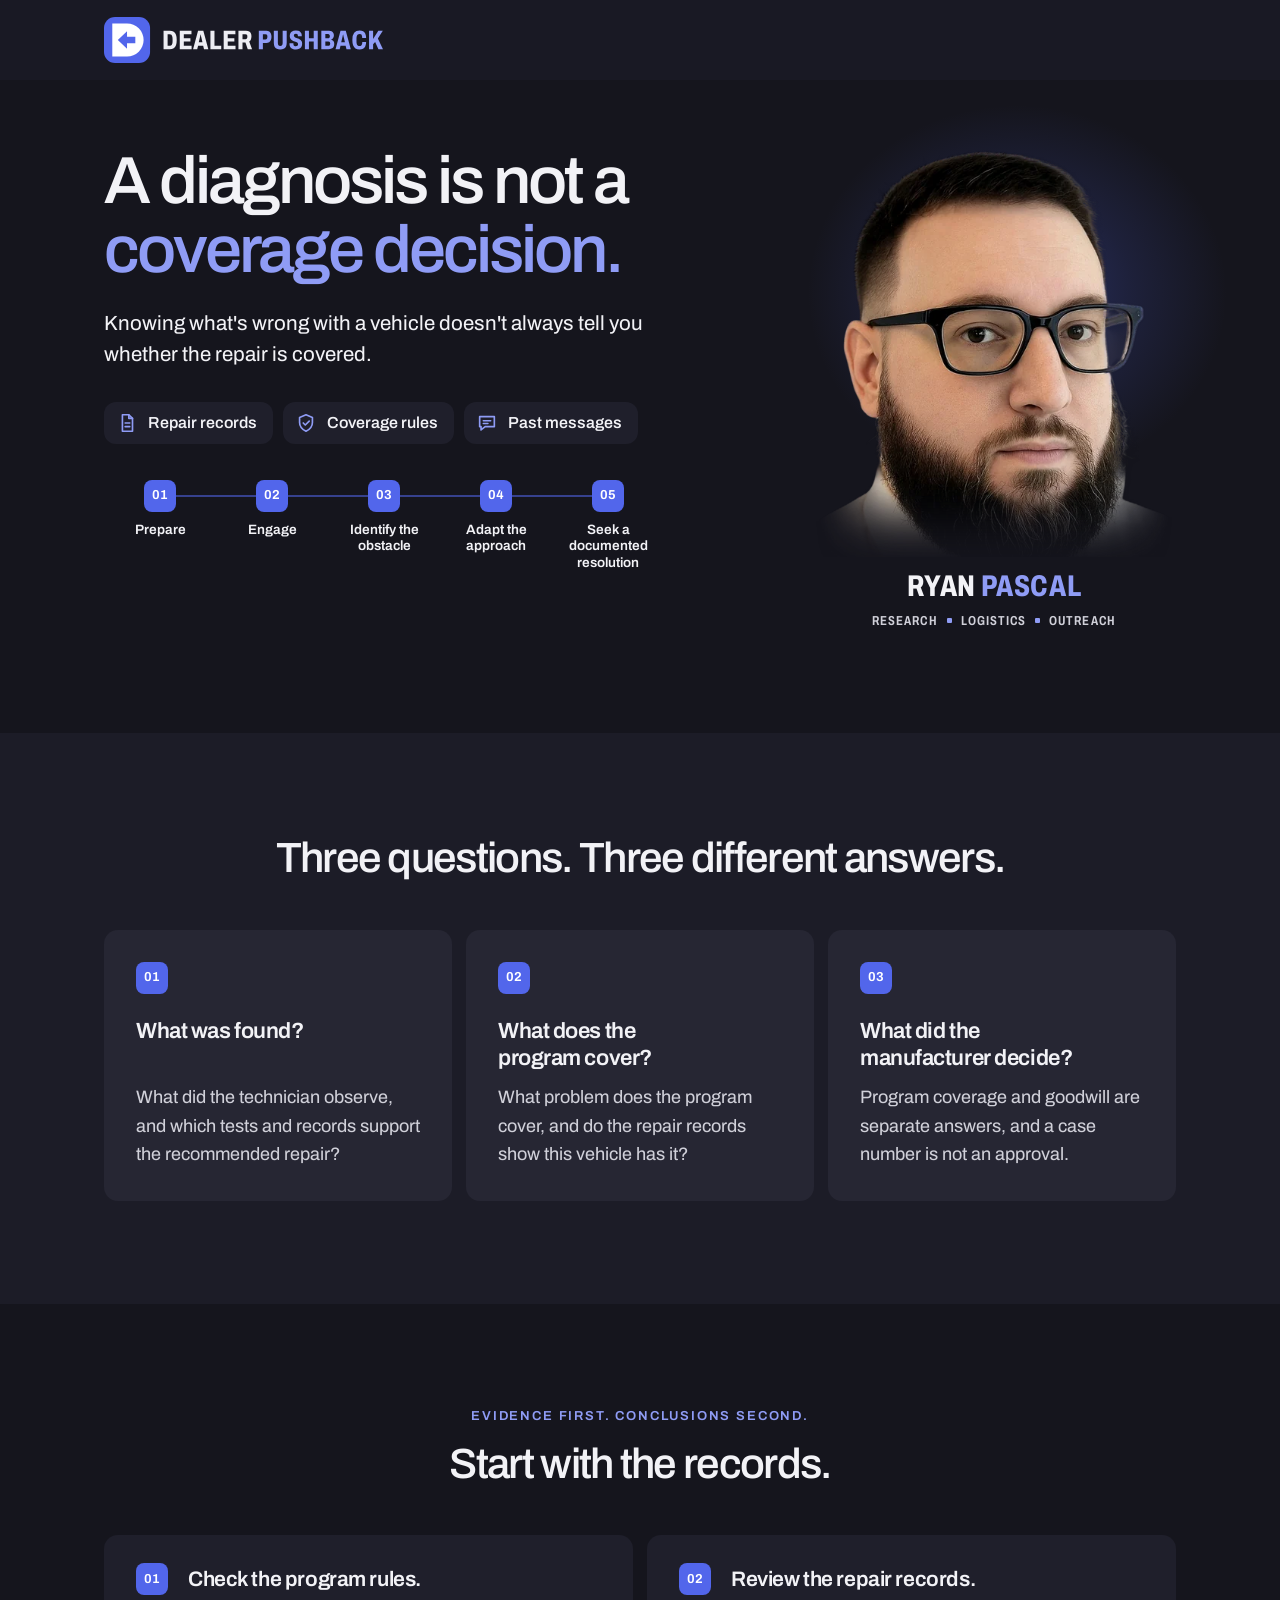
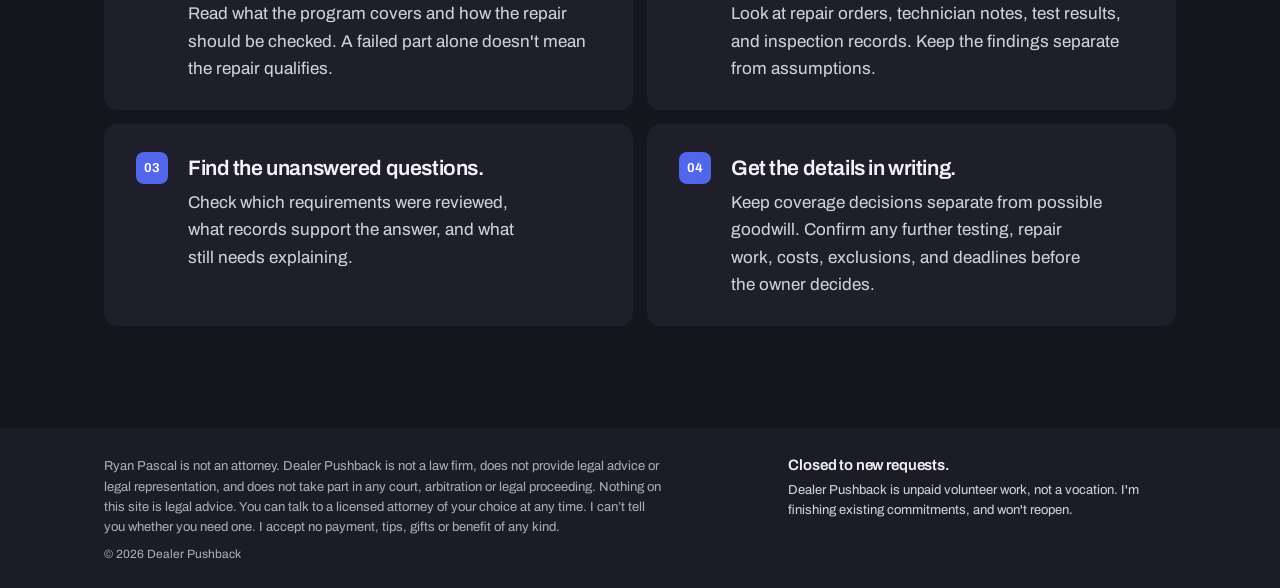
==== commit ad3a7904: "Hero: process stepper under the chips; headline level with top of head Co-Authored-By: Claude Opus 5" ====
--- a/index.html
+++ b/index.html
@@ -17,7 +17,7 @@
 <link rel="icon" href="favicon.svg?v=3" type="image/svg+xml">
 <link rel="apple-touch-icon" href="assets/img/brand/apple-touch-icon.png?v=3">
 <link rel="preload" href="assets/fonts/archivo-latin-variable.woff2" as="font" type="font/woff2" crossorigin>
-<link rel="stylesheet" href="assets/css/site.css?v=d910a27e0d">
+<link rel="stylesheet" href="assets/css/site.css?v=e47fad1548">
 </head>
 <body>
 <a class="skip-link" href="#main">Skip to content</a>
@@ -38,6 +38,13 @@
             <li><svg viewBox="0 0 24 24" aria-hidden="true"><path d="M12 3l7 3v5.5c0 4.4-2.9 7.6-7 9.5-4.1-1.9-7-5.1-7-9.5V6z"/><path d="M9 12l2.2 2.2L15.5 10"/></svg>Coverage rules</li>
             <li><svg viewBox="0 0 24 24" aria-hidden="true"><path d="M4 5h16v11H10l-4.5 3.5V16H4z"/><path d="M8 9.5h8M8 12.5h5"/></svg>Past messages</li>
           </ul>
+          <ol class="stepper" aria-label="My process">
+            <li><span class="number" aria-hidden="true">01</span><span class="stepper-label">Prepare</span></li>
+            <li><span class="number" aria-hidden="true">02</span><span class="stepper-label">Engage</span></li>
+            <li><span class="number" aria-hidden="true">03</span><span class="stepper-label">Identify the obstacle</span></li>
+            <li><span class="number" aria-hidden="true">04</span><span class="stepper-label">Adapt the approach</span></li>
+            <li><span class="number" aria-hidden="true">05</span><span class="stepper-label">Seek a documented resolution</span></li>
+          </ol>
         </div>
       </div>
       <figure class="hero-person">
--- a/assets/css/site.css
+++ b/assets/css/site.css
@@ -37,7 +37,7 @@
 
 /* Hero */
 .hero{overflow:hidden}
-.hero-grid{display:grid;grid-template-columns:minmax(0,1.3fr) minmax(280px,.75fr);gap:clamp(36px,6vw,96px);align-items:center;padding-top:clamp(40px,5vw,72px);padding-bottom:var(--section)}
+.hero-grid{display:grid;grid-template-columns:minmax(0,1.3fr) minmax(280px,.75fr);gap:clamp(36px,6vw,96px);align-items:start;padding-top:clamp(40px,5vw,72px);padding-bottom:var(--section)}
 h1{font-size:clamp(50px,5.2vw,76px);line-height:1.03;letter-spacing:-.045em;font-weight:540;max-width:720px;margin:0 0 24px;text-wrap:balance}
 h1 em{font-style:normal;color:var(--cobalt-text)}
 .hero-lede{max-width:30em;font-size:clamp(20px,1.6vw,23px);line-height:1.5;color:var(--text);margin:0 0 32px;text-wrap:pretty}
@@ -47,6 +47,13 @@
 .review-list li{display:inline-flex;align-items:center;gap:10px;padding:10px 16px 10px 12px;border-radius:12px;background:var(--card);color:var(--text);font-size:16px;font-weight:560;line-height:1.2}
 .review-list svg{width:22px;height:22px;flex:0 0 22px;fill:none;stroke:var(--cobalt-text);stroke-width:1.8;stroke-linecap:round;stroke-linejoin:round}
 
+/* Hero copy starts level with the top of the head in the portrait. */
+.hero-grid>.hero-copy{padding:0;margin-top:3px}
+/* Process stepper: numbered cobalt tiles joined by a thin line, names underneath. */
+.stepper{position:relative;display:grid;grid-template-columns:repeat(5,minmax(0,1fr));margin:36px 0 0;padding:0;list-style:none;max-width:600px}
+.stepper::before{content:"";position:absolute;left:10%;right:10%;top:15px;height:2px;background:var(--cobalt);opacity:.55}
+.stepper li{position:relative;display:flex;flex-direction:column;align-items:center;gap:10px;padding:0 4px;text-align:center}
+.stepper-label{font-size:13.5px;font-weight:620;line-height:1.25;color:var(--text);text-wrap:balance}
 /* Portrait: transparent cutout that fades into the canvas, lit by a soft cobalt glow. No frame. */
 .hero-person{position:relative;isolation:isolate;margin:0;min-width:0;max-width:420px;justify-self:end;width:100%}
 .hero-person::before{content:"";position:absolute;z-index:-1;left:-14%;right:-14%;top:-8%;height:92%;background:radial-gradient(closest-side at 55% 42%,rgba(82,102,235,.36),rgba(82,102,235,.14) 55%,rgba(82,102,235,0) 100%);pointer-events:none}
@@ -112,6 +119,9 @@
  .hero-grid{display:block;padding-top:32px;padding-bottom:var(--section)}
  h1{font-size:clamp(40px,11vw,60px);line-height:1.05;margin-bottom:18px}
  .hero-lede{font-size:19px;margin-bottom:26px}
+ .hero-grid>.hero-copy{margin-top:0}
+ .stepper{margin-top:28px}
+ .stepper-label{font-size:12.5px}
  .hero-person{display:flex;gap:16px;align-items:center;max-width:none;margin-top:36px}
  .hero-person::before{left:-18px;right:auto;top:-14px;width:148px;height:150px;background:radial-gradient(closest-side at 52% 42%,rgba(82,102,235,.38),rgba(82,102,235,.12) 60%,rgba(82,102,235,0) 100%)}
  .hero-person picture{width:112px;flex:0 0 112px}
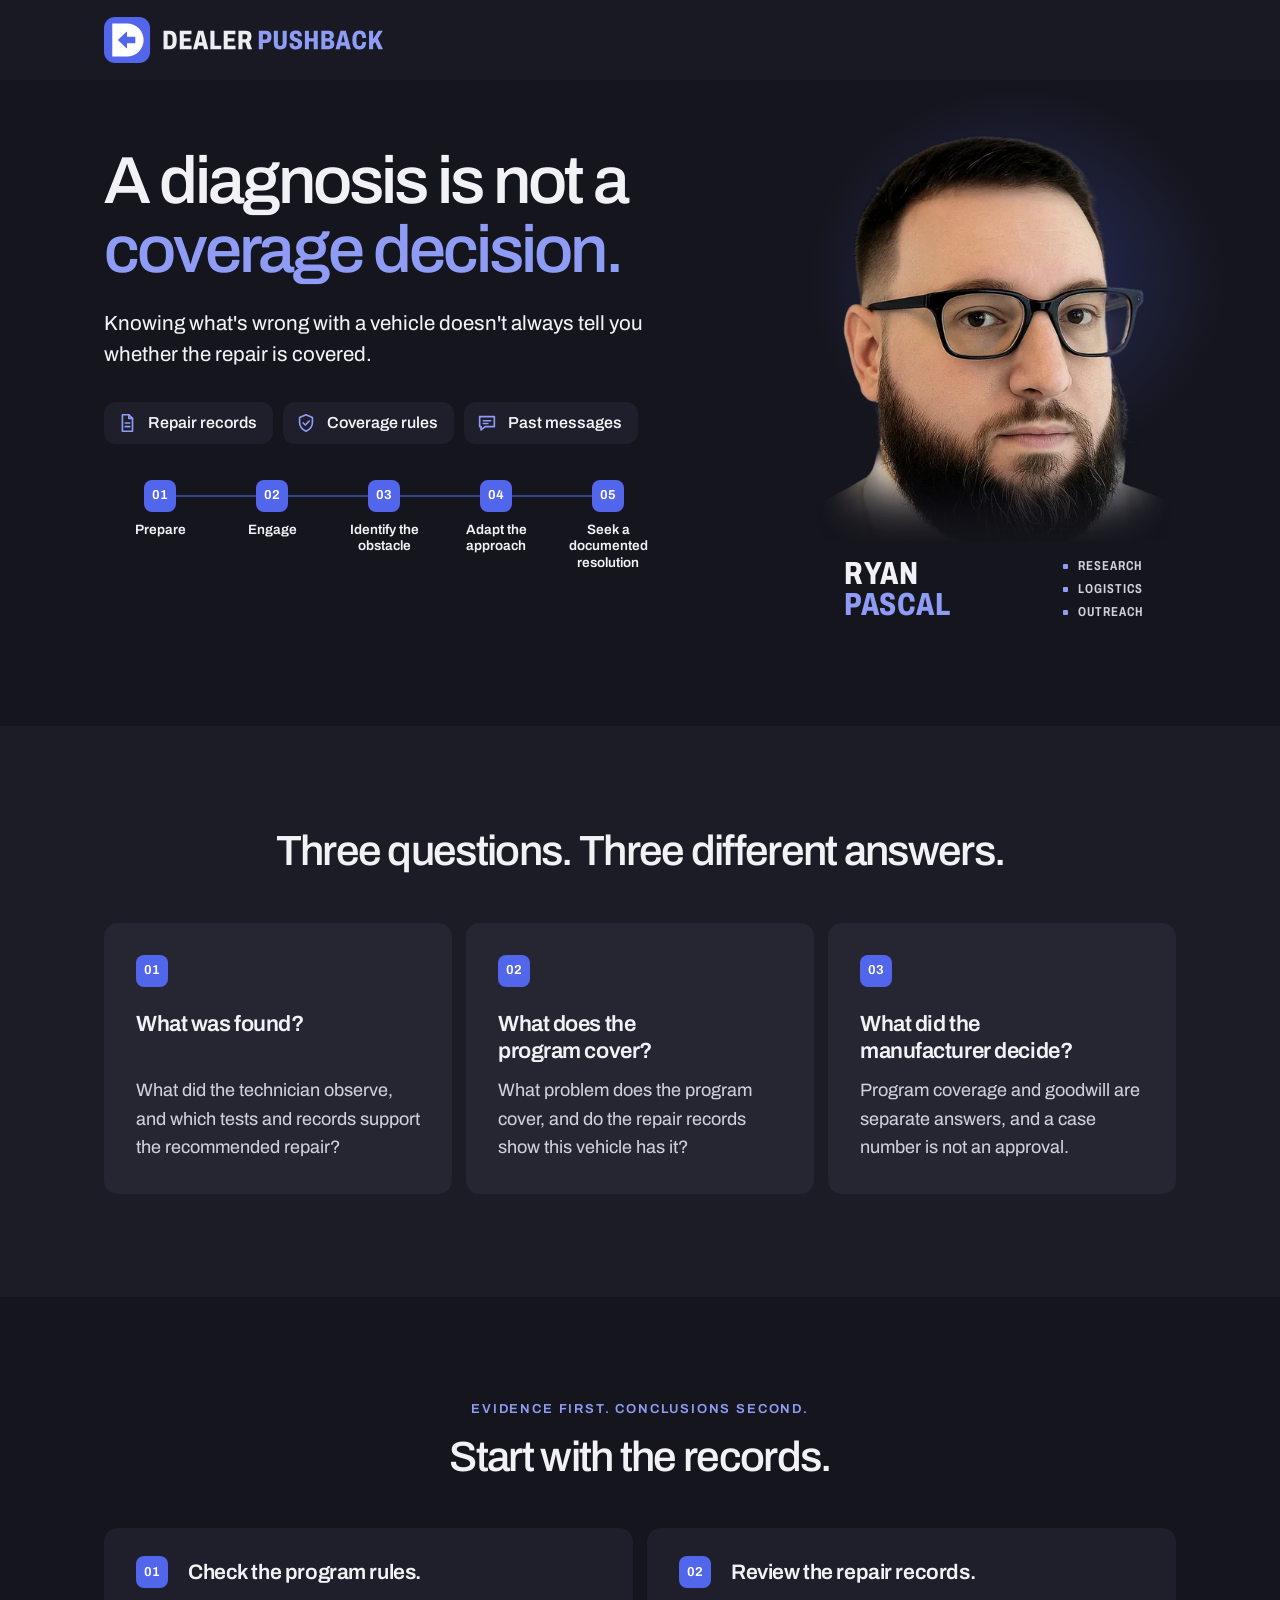
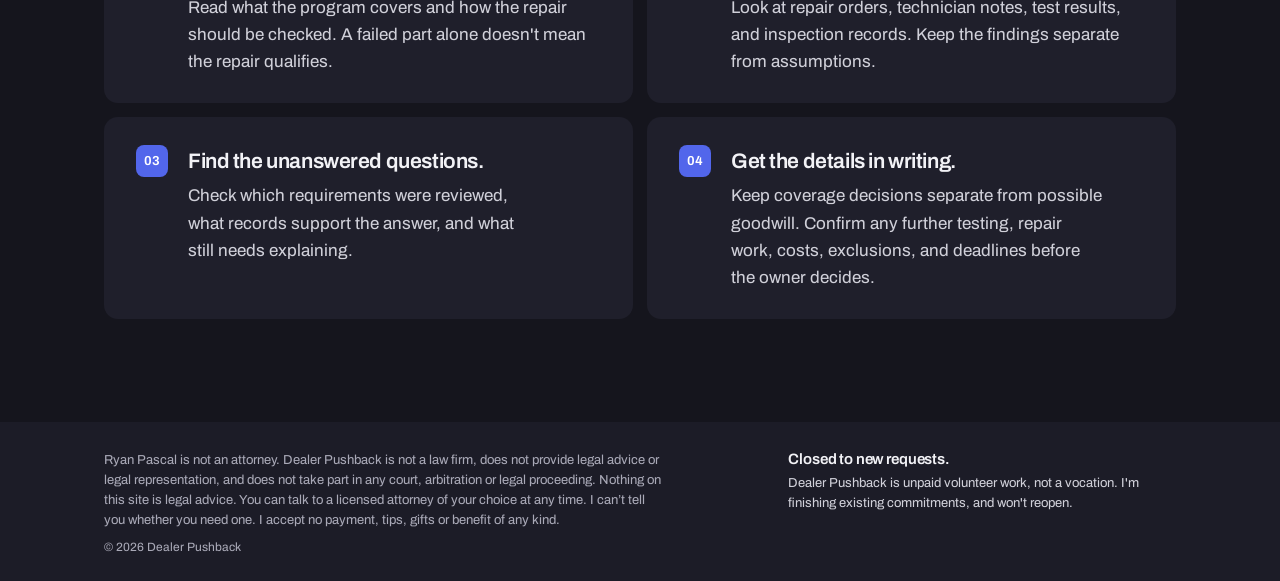
==== commit 1e5fbcd9: "Nameplate caption; raise portrait 16px for optical alignment with headline Co-Authored-By: Claude Op" ====
--- a/index.html
+++ b/index.html
@@ -17,7 +17,7 @@
 <link rel="icon" href="favicon.svg?v=3" type="image/svg+xml">
 <link rel="apple-touch-icon" href="assets/img/brand/apple-touch-icon.png?v=3">
 <link rel="preload" href="assets/fonts/archivo-latin-variable.woff2" as="font" type="font/woff2" crossorigin>
-<link rel="stylesheet" href="assets/css/site.css?v=e47fad1548">
+<link rel="stylesheet" href="assets/css/site.css?v=4b74046dcf">
 </head>
 <body>
 <a class="skip-link" href="#main">Skip to content</a>
--- a/assets/css/site.css
+++ b/assets/css/site.css
@@ -55,16 +55,19 @@
 .stepper li{position:relative;display:flex;flex-direction:column;align-items:center;gap:10px;padding:0 4px;text-align:center}
 .stepper-label{font-size:13.5px;font-weight:620;line-height:1.25;color:var(--text);text-wrap:balance}
 /* Portrait: transparent cutout that fades into the canvas, lit by a soft cobalt glow. No frame. */
-.hero-person{position:relative;isolation:isolate;margin:0;min-width:0;max-width:420px;justify-self:end;width:100%}
+/* Raised 16px so the round crown overshoots the headline's cap line: optically level. */
+.hero-person{position:relative;isolation:isolate;margin:-16px 0 0;min-width:0;max-width:420px;justify-self:end;width:100%}
 .hero-person::before{content:"";position:absolute;z-index:-1;left:-14%;right:-14%;top:-8%;height:92%;background:radial-gradient(closest-side at 55% 42%,rgba(82,102,235,.36),rgba(82,102,235,.14) 55%,rgba(82,102,235,0) 100%);pointer-events:none}
 .hero-person picture{display:block;width:100%}
 .hero-person img{width:100%;height:auto;aspect-ratio:480/545;object-fit:cover;object-position:50% 0}
-.hero-person figcaption{position:relative;margin-top:14px;padding:0 4px;line-height:1.4;text-align:center}
+/* Nameplate: RYAN over PASCAL on the left, roles stacked on the right with cobalt squares. */
+.hero-person figcaption{position:relative;display:flex;justify-content:space-between;align-items:center;gap:24px;max-width:300px;margin:14px auto 0;padding:0;line-height:1.4;text-align:left}
 /* Name: the logo's condensed caps, surname in cobalt like "PUSHBACK". Roles split by small cobalt squares (the logo tile). */
-.person-name{display:block;font-size:30px;line-height:1;font-weight:760;font-stretch:75%;letter-spacing:.02em;text-transform:uppercase}
-.person-name span{color:var(--cobalt-text)}
-.hero-person figcaption .caption-role{display:block;margin-top:11px;color:var(--muted);text-transform:uppercase;font-size:13px;font-weight:650;font-stretch:75%;letter-spacing:.08em}
-.caption-role span+span::before{content:"";display:inline-block;width:5px;height:5px;margin:0 .7em .18em;border-radius:1px;background:var(--cobalt-text);vertical-align:middle}
+.person-name{display:block;font-size:32px;line-height:.95;font-weight:760;font-stretch:75%;letter-spacing:.02em;text-transform:uppercase}
+.person-name span{display:block;color:var(--cobalt-text)}
+.hero-person figcaption .caption-role{display:block;margin:0;line-height:1.75;color:var(--muted);text-transform:uppercase;font-size:13px;font-weight:650;font-stretch:75%;letter-spacing:.08em}
+.caption-role span{display:flex;align-items:center;gap:10px}
+.caption-role span::before{content:"";flex:0 0 5px;width:5px;height:5px;border-radius:1px;background:var(--cobalt-text)}
 
 /* Section headings: centered over their grids. */
 .section-heading{max-width:780px;margin:0 auto 48px;text-align:center}
@@ -122,15 +125,13 @@
  .hero-grid>.hero-copy{margin-top:0}
  .stepper{margin-top:28px}
  .stepper-label{font-size:12.5px}
- .hero-person{display:flex;gap:16px;align-items:center;max-width:none;margin-top:36px}
+ .hero-person{display:flex;gap:16px;align-items:center;max-width:none;margin:36px 0 0}
  .hero-person::before{left:-18px;right:auto;top:-14px;width:148px;height:150px;background:radial-gradient(closest-side at 52% 42%,rgba(82,102,235,.38),rgba(82,102,235,.12) 60%,rgba(82,102,235,0) 100%)}
  .hero-person picture{width:112px;flex:0 0 112px}
  .hero-person img{width:112px;height:140px}
- .hero-person figcaption{flex:1;min-width:0;margin:0;padding:0;text-align:left}
+ .hero-person figcaption{flex:1;min-width:0;max-width:none;margin:0;padding:0;flex-direction:column;align-items:flex-start;gap:10px}
  .person-name{font-size:24px}
  .hero-person figcaption .caption-role{font-size:13px;letter-spacing:.08em;line-height:1.6}
- .caption-role span{display:block}
- .caption-role span+span::before{content:none}
  .section-heading{margin-bottom:28px}
  h2{font-size:clamp(30px,8vw,38px)}
  h3{font-size:20px}
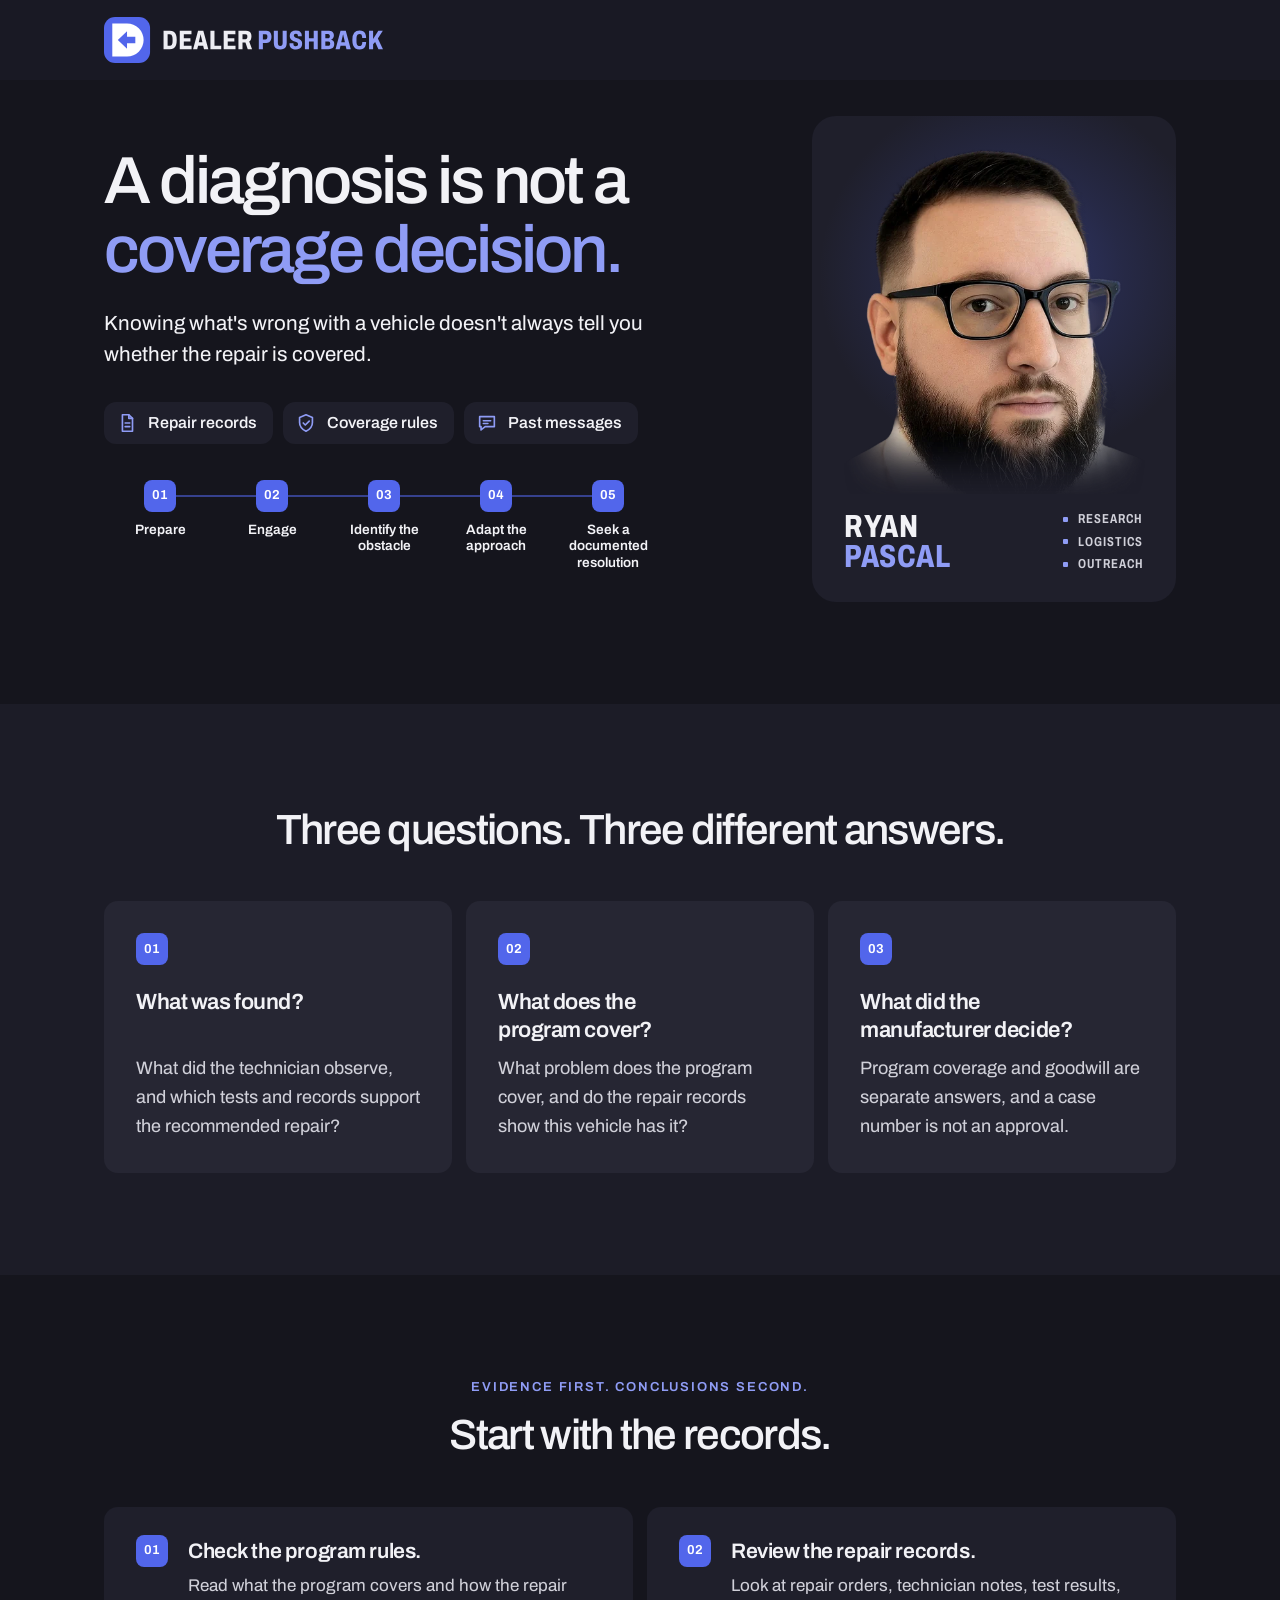
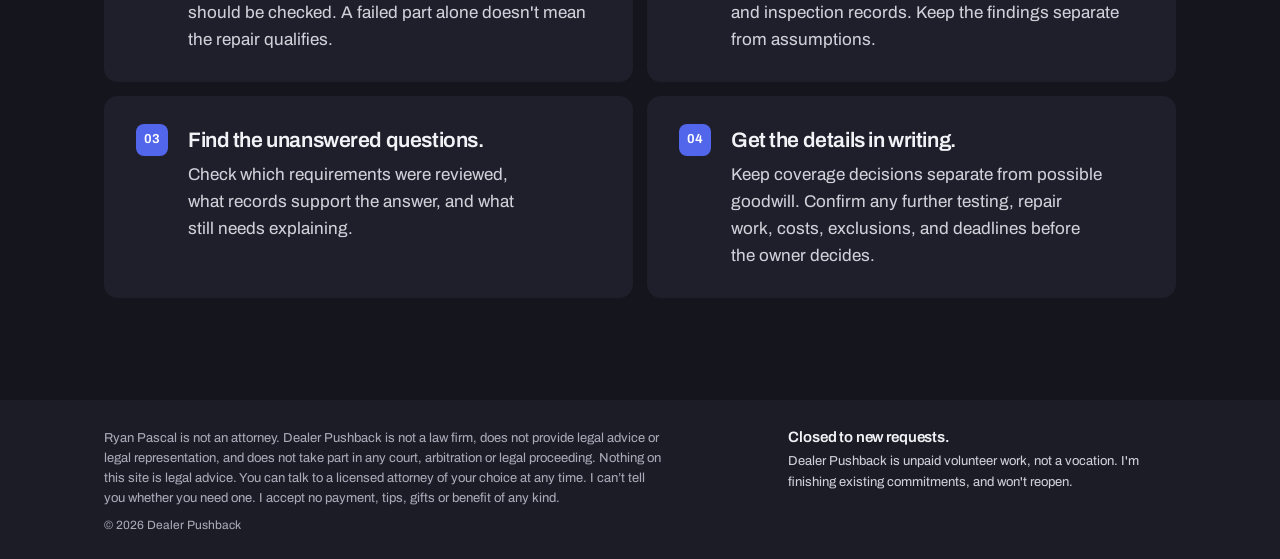
==== commit dc47e7de: "Profile card behind portrait and nameplate; photo back at headline height Restores the missing --rad" ====
--- a/index.html
+++ b/index.html
@@ -17,7 +17,7 @@
 <link rel="icon" href="favicon.svg?v=3" type="image/svg+xml">
 <link rel="apple-touch-icon" href="assets/img/brand/apple-touch-icon.png?v=3">
 <link rel="preload" href="assets/fonts/archivo-latin-variable.woff2" as="font" type="font/woff2" crossorigin>
-<link rel="stylesheet" href="assets/css/site.css?v=4b74046dcf">
+<link rel="stylesheet" href="assets/css/site.css?v=ef9b9f9ad2">
 </head>
 <body>
 <a class="skip-link" href="#main">Skip to content</a>
--- a/assets/css/site.css
+++ b/assets/css/site.css
@@ -9,7 +9,7 @@
   --text:#f2f2f6; --muted:#d0d0d9; --faint:#a9a9b7;
   /* One blue family, matching the logo: tile cobalt for fills, logo "PUSHBACK" tint for text. */
   --cobalt:#5266eb; --cobalt-text:#8f9cf5; --cobalt-deep:#222a66;
-  --radius-sm:4px; --radius-badge:8px; --radius-card:14px; --radius-pill:999px;
+  --radius-sm:4px; --radius-badge:8px; --radius-card:14px; --radius-photo:24px; --radius-pill:999px;
   --max:1200px; --gutter:clamp(24px,5vw,64px);
   --section:clamp(72px,8vw,112px); --card-pad:32px; --gap:14px;
   --header:80px;
@@ -55,9 +55,10 @@
 .stepper li{position:relative;display:flex;flex-direction:column;align-items:center;gap:10px;padding:0 4px;text-align:center}
 .stepper-label{font-size:13.5px;font-weight:620;line-height:1.25;color:var(--text);text-wrap:balance}
 /* Portrait: transparent cutout that fades into the canvas, lit by a soft cobalt glow. No frame. */
-/* Raised 16px so the round crown overshoots the headline's cap line: optically level. */
-.hero-person{position:relative;isolation:isolate;margin:-16px 0 0;min-width:0;max-width:420px;justify-self:end;width:100%}
-.hero-person::before{content:"";position:absolute;z-index:-1;left:-14%;right:-14%;top:-8%;height:92%;background:radial-gradient(closest-side at 55% 42%,rgba(82,102,235,.36),rgba(82,102,235,.14) 55%,rgba(82,102,235,0) 100%);pointer-events:none}
+/* Profile card: the portrait and nameplate sit on a --card panel so the right side reads as its own object.
+   Pulled up by its top padding so the crown stays level with the headline's cap line. */
+.hero-person{position:relative;isolation:isolate;margin:-28px 0 0;padding:28px 28px 26px;min-width:0;max-width:440px;justify-self:end;width:100%;background:var(--card);border-radius:var(--radius-photo);overflow:hidden}
+.hero-person::before{content:"";position:absolute;z-index:-1;left:-10%;right:-10%;top:-6%;height:92%;background:radial-gradient(closest-side at 55% 42%,rgba(82,102,235,.36),rgba(82,102,235,.14) 55%,rgba(82,102,235,0) 100%);pointer-events:none}
 .hero-person picture{display:block;width:100%}
 .hero-person img{width:100%;height:auto;aspect-ratio:480/545;object-fit:cover;object-position:50% 0}
 /* Nameplate: RYAN over PASCAL on the left, roles stacked on the right with cobalt squares. */
@@ -125,7 +126,7 @@
  .hero-grid>.hero-copy{margin-top:0}
  .stepper{margin-top:28px}
  .stepper-label{font-size:12.5px}
- .hero-person{display:flex;gap:16px;align-items:center;max-width:none;margin:36px 0 0}
+ .hero-person{display:flex;gap:16px;align-items:center;max-width:none;margin:36px 0 0;padding:14px 18px 14px 10px;border-radius:18px}
  .hero-person::before{left:-18px;right:auto;top:-14px;width:148px;height:150px;background:radial-gradient(closest-side at 52% 42%,rgba(82,102,235,.38),rgba(82,102,235,.12) 60%,rgba(82,102,235,0) 100%)}
  .hero-person picture{width:112px;flex:0 0 112px}
  .hero-person img{width:112px;height:140px}
